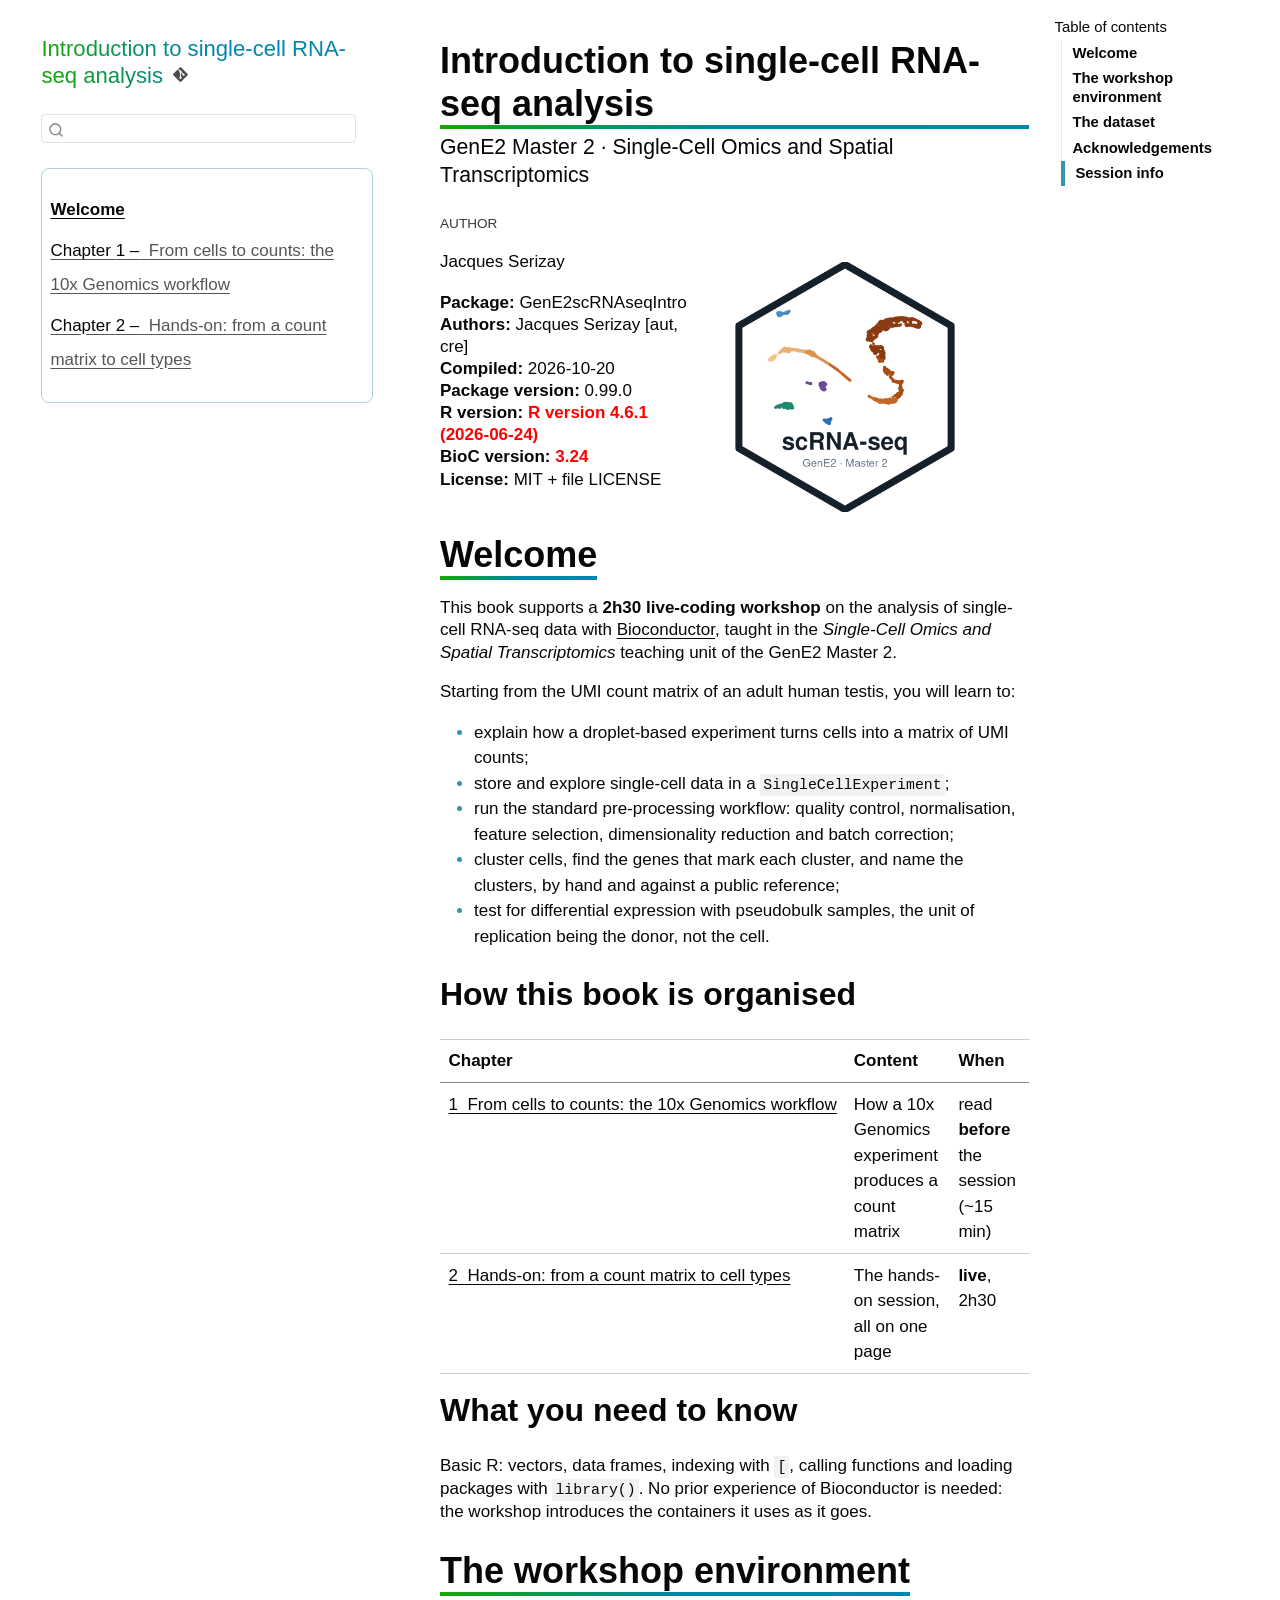
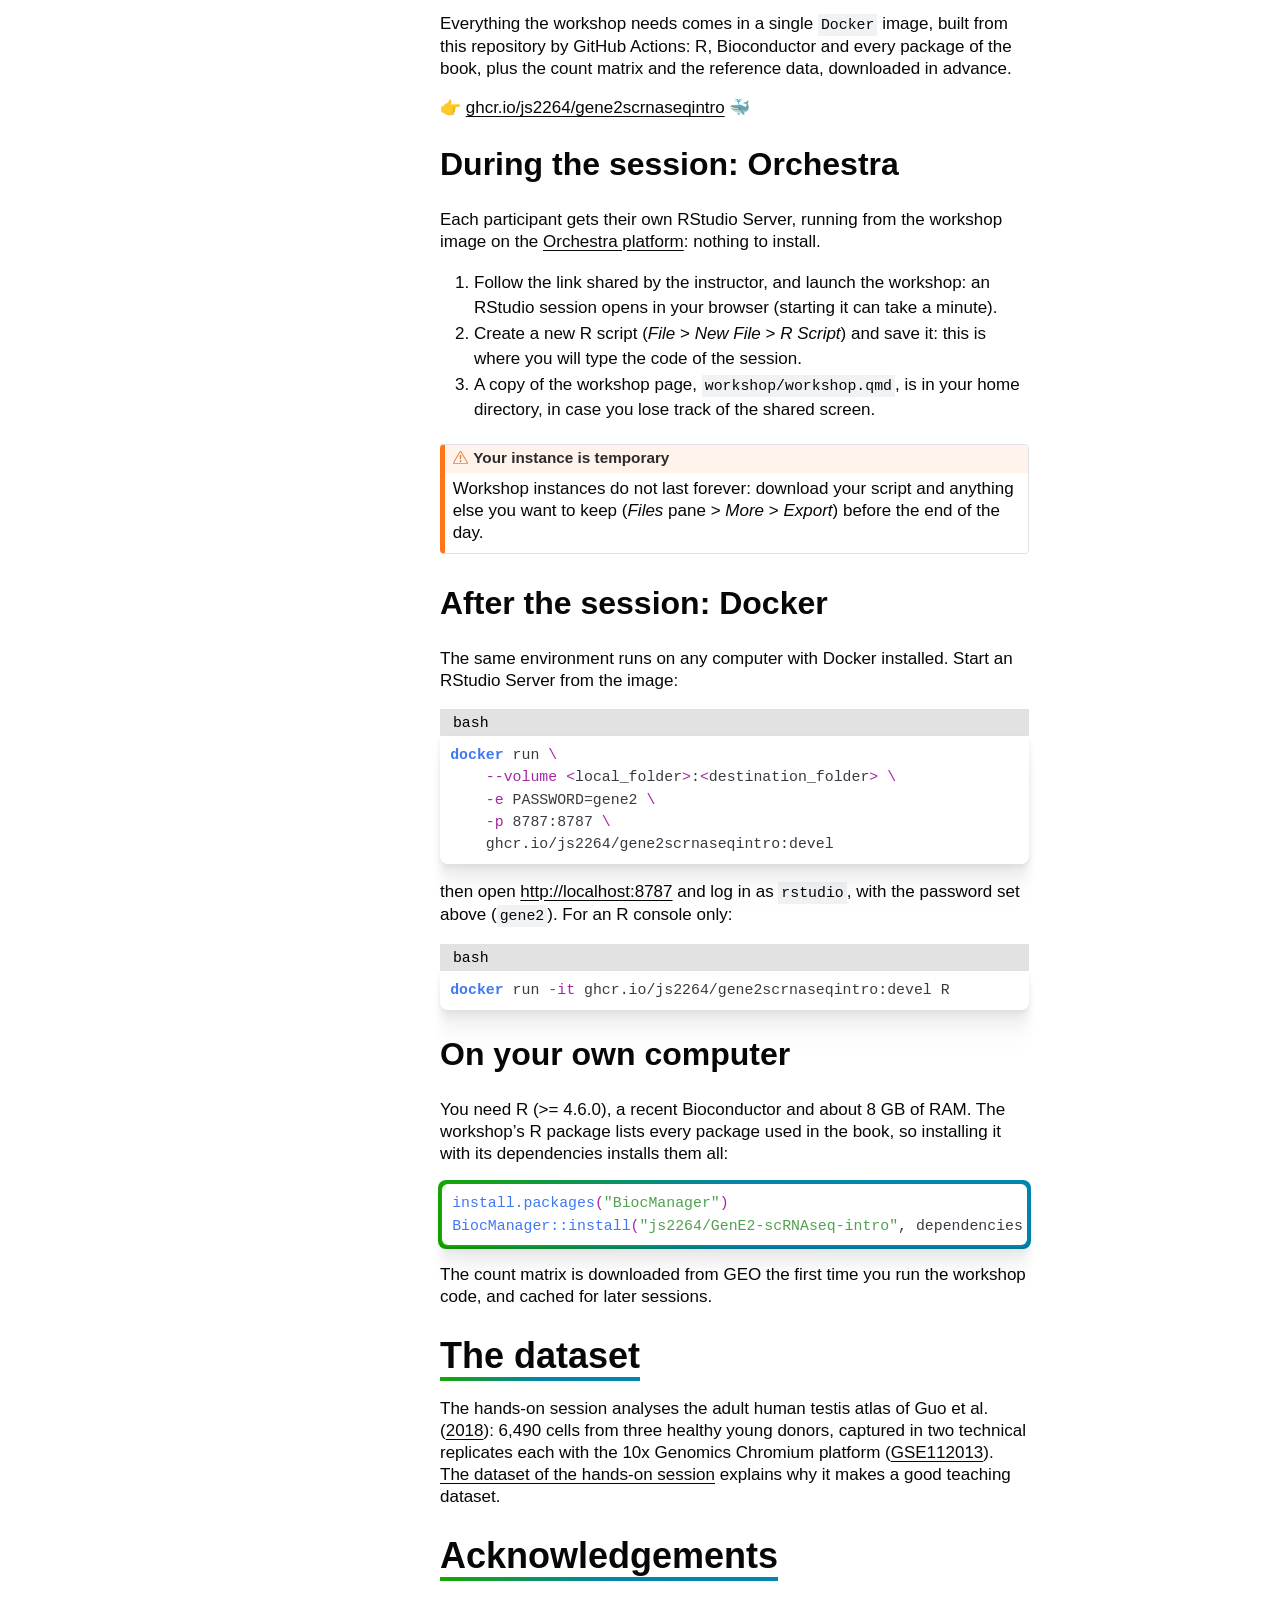
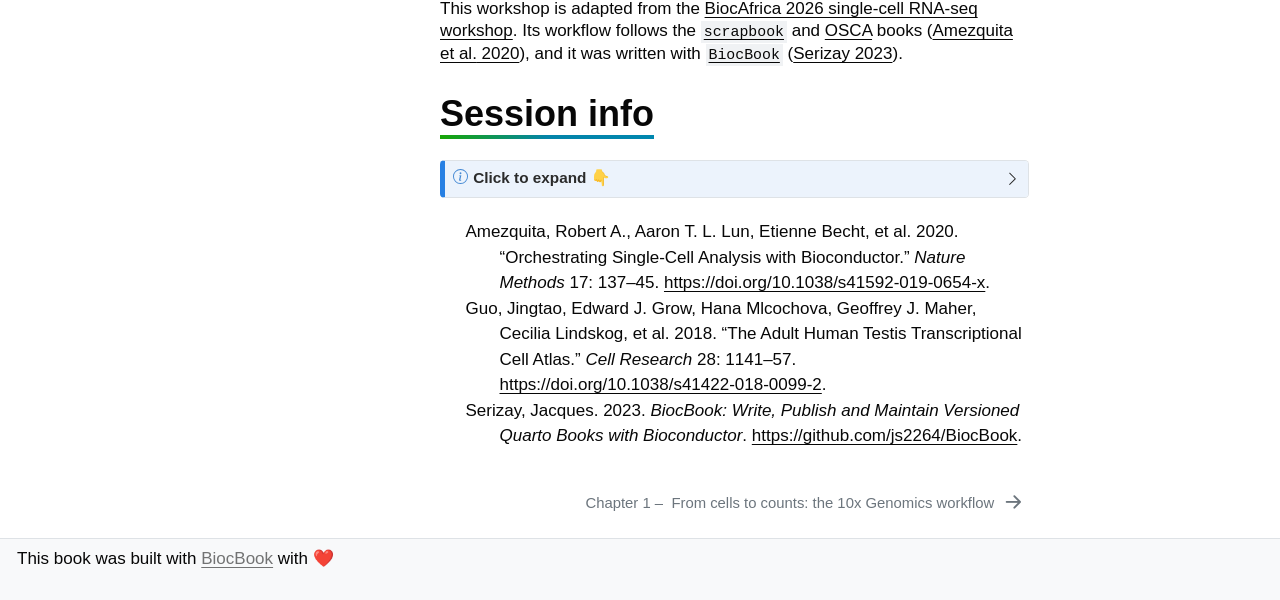
==== docs/devel/index.html @ 2720a8d2 "Deploying to gh-pages from @ js2264/GenE2-scRNAseq-intro@6dc48cb7c447511338b8ce443b79fb1dea23c83f 🚀" ====
<!DOCTYPE html>
<html xmlns="http://www.w3.org/1999/xhtml" lang="en" xml:lang="en"><head>
<meta http-equiv="Content-Type" content="text/html; charset=UTF-8">
<meta charset="utf-8">
<meta name="generator" content="quarto-1.11.5">
<meta name="viewport" content="width=device-width, initial-scale=1.0, user-scalable=yes">
<meta name="author" content="Jacques Serizay">
<title>Introduction to single-cell RNA-seq analysis</title>
<style>
/* Default styles provided by pandoc.
** See https://pandoc.org/MANUAL.html#variables-for-html for config info.
*/
span.smallcaps{font-variant: small-caps;}
div.columns{display: flex; gap: 1.5em;}
div.column{flex: auto;}
@media screen {
div.columns{gap: min(4vw, 1.5em);}
div.column{overflow-x: auto;}
}
div.hanging-indent{margin-left: 1.5em; text-indent: -1.5em;}
ul.task-list{list-style: none;}
ul.task-list li input[type="checkbox"] {
  width: 0.8em;
  margin: 0 0.8em 0.2em -1em; /* quarto-specific, see https://github.com/quarto-dev/quarto-cli/issues/4556 */ 
  vertical-align: middle;
}
/* CSS for syntax highlighting */
html { -webkit-text-size-adjust: 100%; }
pre > code.sourceCode { white-space: pre; position: relative; }
pre > code.sourceCode > span { display: inline-block; line-height: 1.25; }
pre > code.sourceCode > span:empty { height: 1.2em; }
.sourceCode { overflow: visible; }
code.sourceCode > span { color: inherit; text-decoration: inherit; }
div.sourceCode { margin: 1em 0; }
pre.sourceCode { margin: 0; }
@media screen {
div.sourceCode { overflow: auto; }
}
@media print {
pre > code.sourceCode { white-space: pre-wrap; }
pre > code.sourceCode > span { text-indent: -5em; padding-left: 5em; }
}
pre.numberSource code
  { counter-reset: source-line 0; }
pre.numberSource code > span
  { position: relative; left: -4em; counter-increment: source-line; }
pre.numberSource code > span > a:first-child::before
  { content: counter(source-line);
    position: relative; left: -1em; text-align: right; vertical-align: baseline;
    border: none; display: inline-block;
    -webkit-touch-callout: none; -webkit-user-select: none;
    -khtml-user-select: none; -moz-user-select: none;
    -ms-user-select: none; user-select: none;
    padding: 0 4px; width: 4em;
  }
pre.numberSource { margin-left: 3em;  padding-left: 4px; }
div.sourceCode
  {   }
@media screen {
pre > code.sourceCode > span > a:first-child::before { text-decoration: underline; }
}
/* CSS for citations */
div.csl-bib-body { }
div.csl-entry {
  clear: both;
}
.hanging-indent div.csl-entry {
  margin-left:2em;
  text-indent:-2em;
}
div.csl-left-margin {
  min-width:2em;
  float:left;
}
div.csl-right-inline {
  margin-left:2em;
  padding-left:1em;
}
div.csl-indent {
  margin-left: 2em;
}</style>

<script src="site_libs/quarto-nav/quarto-nav.js"></script>
<script src="site_libs/quarto-nav/headroom.min.js"></script>
<script src="site_libs/clipboard/clipboard.min.js"></script>
<script src="site_libs/quarto-search/autocomplete.umd.js"></script>
<script src="site_libs/quarto-search/fuse.min.js"></script>
<script src="site_libs/quarto-search/quarto-search.js"></script>
<meta name="quarto:offset" content="./">
<link href="./pages/from-cells-to-counts.html" rel="next">
<link href="./assets/favicon.png" rel="icon" type="image/png">
<script src="site_libs/quarto-html/quarto.js" type="module"></script>
<script src="site_libs/quarto-html/tabsets/tabsets.js" type="module"></script>
<script src="site_libs/quarto-html/popper.min.js"></script>
<script src="site_libs/quarto-html/tippy.umd.min.js"></script>
<script src="site_libs/quarto-html/anchor.min.js"></script>
<link href="site_libs/quarto-html/tippy.css" rel="stylesheet">
<link href="site_libs/quarto-html/quarto-syntax-highlighting-5f883865545033bfab6feb3d329ab180.css" rel="stylesheet" id="quarto-text-highlighting-styles">
<script src="site_libs/bootstrap/bootstrap.min.js"></script>
<link href="site_libs/bootstrap/bootstrap-icons.css" rel="stylesheet">
<link href="site_libs/bootstrap/bootstrap-389a472ee631af36ae83c0184533fd26.min.css" rel="stylesheet" append-hash="true" id="quarto-bootstrap" data-mode="light"><script id="quarto-search-options" type="application/json">{
  "location": "sidebar",
  "copy-button": false,
  "collapse-after": 3,
  "panel-placement": "start",
  "type": "textbox",
  "limit": 50,
  "keyboard-shortcut": [
    "f",
    "/",
    "s"
  ],
  "show-item-context": false,
  "language": {
    "search-no-results-text": "No results",
    "search-matching-documents-text": "matching documents",
    "search-copy-link-title": "Copy link to search",
    "search-hide-matches-text": "Hide additional matches",
    "search-more-match-text": "more match in this document",
    "search-more-matches-text": "more matches in this document",
    "search-clear-button-title": "Clear",
    "search-text-placeholder": "",
    "search-detached-cancel-button-title": "Cancel",
    "search-submit-button-title": "Submit",
    "search-label": "Search"
  }
}</script>
</head>
<body class="nav-sidebar docked quarto-light"><a id="quarto-skip-link" class="visually-hidden-focusable" href="#quarto-document-content">Skip to main content</a>

<div id="quarto-search-results"></div>
  <header id="quarto-header" class="headroom fixed-top"><nav class="quarto-secondary-nav" aria-label="Toolbar"><div class="container-fluid d-flex">
      <button type="button" class="quarto-btn-toggle btn" data-bs-toggle="collapse" role="button" data-bs-target=".quarto-sidebar-collapse-item" aria-controls="quarto-sidebar" aria-expanded="false" aria-label="Toggle sidebar navigation" onclick="if (window.quartoToggleHeadroom) { window.quartoToggleHeadroom(); }">
        <i class="bi bi-layout-text-sidebar-reverse"></i>
      </button>
        <nav class="quarto-page-breadcrumbs" aria-label="Breadcrumbs"><ol class="breadcrumb"><li class="breadcrumb-item"><a href="./index.html">Welcome</a></li></ol></nav>
        <a class="flex-grow-1" data-bs-toggle="collapse" data-bs-target=".quarto-sidebar-collapse-item" onclick="if (window.quartoToggleHeadroom) { window.quartoToggleHeadroom(); }">      
        </a>
      <button type="button" class="btn quarto-search-button" aria-label="Search" onclick="window.quartoOpenSearch();">
        <i class="bi bi-search"></i>
      </button>
    </div>
  </nav></header><!-- content --><div id="quarto-content" class="quarto-container page-columns page-rows-contents page-layout-article">
<!-- sidebar -->
  <nav id="quarto-sidebar" class="sidebar collapse collapse-horizontal quarto-sidebar-collapse-item sidebar-navigation docked overflow-auto" aria-label="Site"><div class="pt-lg-2 mt-2 text-left sidebar-header">
    <div class="sidebar-title mb-0 py-0">
      <a href="./">Introduction to single-cell RNA-seq analysis</a> 
        <div class="sidebar-tools-main">
    <div class="dropdown">
      <a href="" title="" id="quarto-navigation-tool-dropdown-0" class="quarto-navigation-tool dropdown-toggle px-1" data-bs-toggle="dropdown" aria-expanded="false" role="link" aria-label=""><i class="bi bi-git"></i></a>
      <ul class="dropdown-menu" aria-labelledby="quarto-navigation-tool-dropdown-0">
<li>
            <a class="dropdown-item sidebar-tools-main-item" href="https://github.com/js2264/GenE2-scRNAseq-intro/">
            Source Code
            </a>
          </li>
          <li>
            <a class="dropdown-item sidebar-tools-main-item" href="https://js2264.github.io/GenE2-scRNAseq-intro/devel/">
            Browse version `devel`
            </a>
          </li>
      </ul>
</div>
</div>
    </div>
      </div>
        <div class="mt-2 flex-shrink-0 align-items-center">
        <div class="sidebar-search">
        <div id="quarto-search" class="" title="Search"></div>
        </div>
        </div>
    <div class="sidebar-menu-container"> 
    <ul class="list-unstyled mt-1">
<li class="sidebar-item">
  <div class="sidebar-item-container"> 
  <a href="./index.html" class="sidebar-item-text sidebar-link active">
 <span class="menu-text">Welcome</span></a>
  </div>
</li>
        <li class="sidebar-item">
  <div class="sidebar-item-container"> 
  <a href="./pages/from-cells-to-counts.html" class="sidebar-item-text sidebar-link">
 <span class="menu-text"><span class="chapter-number">1</span>&nbsp; <span class="chapter-title">From cells to counts: the 10x Genomics workflow</span></span></a>
  </div>
</li>
        <li class="sidebar-item">
  <div class="sidebar-item-container"> 
  <a href="./pages/workshop.html" class="sidebar-item-text sidebar-link">
 <span class="menu-text"><span class="chapter-number">2</span>&nbsp; <span class="chapter-title">Hands-on: from a count matrix to cell types</span></span></a>
  </div>
</li>
    </ul>
</div>
</nav><div id="quarto-sidebar-glass" class="quarto-sidebar-collapse-item" data-bs-toggle="collapse" data-bs-target=".quarto-sidebar-collapse-item"></div>
<!-- margin-sidebar -->
    <div id="quarto-margin-sidebar" class="sidebar margin-sidebar">
        <nav id="TOC" role="doc-toc" aria-labelledby="toc-title" class="toc-active"><h2 id="toc-title">Table of contents</h2>
   
  <ul>
<li>
<a href="#welcome" id="toc-welcome" class="nav-link active" data-scroll-target="#welcome">Welcome</a>
  <ul class="collapse">
<li><a href="#how-this-book-is-organised" id="toc-how-this-book-is-organised" class="nav-link" data-scroll-target="#how-this-book-is-organised">How this book is organised</a></li>
  <li><a href="#what-you-need-to-know" id="toc-what-you-need-to-know" class="nav-link" data-scroll-target="#what-you-need-to-know">What you need to know</a></li>
  </ul>
</li>
  <li>
<a href="#the-workshop-environment" id="toc-the-workshop-environment" class="nav-link" data-scroll-target="#the-workshop-environment">The workshop environment</a>
  <ul class="collapse">
<li><a href="#during-the-session-orchestra" id="toc-during-the-session-orchestra" class="nav-link" data-scroll-target="#during-the-session-orchestra">During the session: Orchestra</a></li>
  <li><a href="#after-the-session-docker" id="toc-after-the-session-docker" class="nav-link" data-scroll-target="#after-the-session-docker">After the session: Docker</a></li>
  <li><a href="#on-your-own-computer" id="toc-on-your-own-computer" class="nav-link" data-scroll-target="#on-your-own-computer">On your own computer</a></li>
  </ul>
</li>
  <li><a href="#the-dataset" id="toc-the-dataset" class="nav-link" data-scroll-target="#the-dataset">The dataset</a></li>
  <li><a href="#acknowledgements" id="toc-acknowledgements" class="nav-link" data-scroll-target="#acknowledgements">Acknowledgements</a></li>
  <li><a href="#session-info" id="toc-session-info" class="nav-link" data-scroll-target="#session-info">Session info</a></li>
  </ul></nav>
    </div>
<!-- main -->
<main class="content" id="quarto-document-content" tabindex="-1"><header id="title-block-header" class="quarto-title-block default"><div class="quarto-title">
<h1 class="title">Introduction to single-cell RNA-seq analysis</h1>
<p class="subtitle lead">GenE2 Master 2 · Single-Cell Omics and Spatial Transcriptomics</p>
</div>



<div class="quarto-title-meta">

    <div>
    <div class="quarto-title-meta-heading">Author</div>
    <div class="quarto-title-meta-contents">
             <p>Jacques Serizay </p>
          </div>
  </div>
    
  
    
  </div>
  


</header><p><img src="assets/cover.png" title="Introduction to single-cell RNA-seq analysis" class="quarto-cover-image nolightbox img-fluid"></p>
<p><strong>Package:</strong> GenE2scRNAseqIntro<br><strong>Authors:</strong> Jacques Serizay [aut, cre]<br><strong>Compiled:</strong> 2026-10-20<br><strong>Package version:</strong> 0.99.0<br><strong>R version:</strong> <b style="color:red;">R version 4.6.1 (2026-06-24)</b><br><strong>BioC version:</strong> <b style="color:red;">3.24</b><br><strong>License:</strong> MIT + file LICENSE<br></p>
<section id="welcome" class="level1 unnumbered"><h1 class="unnumbered">Welcome</h1>
<p>This book supports a <strong>2h30 live-coding workshop</strong> on the analysis of single-cell RNA-seq data with <a href="https://bioconductor.org">Bioconductor</a>, taught in the <em>Single-Cell Omics and Spatial Transcriptomics</em> teaching unit of the GenE2 Master 2.</p>
<p>Starting from the UMI count matrix of an adult human testis, you will learn to:</p>
<ul>
<li>explain how a droplet-based experiment turns cells into a matrix of UMI counts;</li>
<li>store and explore single-cell data in a <code>SingleCellExperiment</code>;</li>
<li>run the standard pre-processing workflow: quality control, normalisation, feature selection, dimensionality reduction and batch correction;</li>
<li>cluster cells, find the genes that mark each cluster, and name the clusters, by hand and against a public reference;</li>
<li>test for differential expression with pseudobulk samples, the unit of replication being the donor, not the cell.</li>
</ul>
<section id="how-this-book-is-organised" class="level2 unnumbered"><h2 class="unnumbered anchored" data-anchor-id="how-this-book-is-organised">How this book is organised</h2>
<table class="caption-top table">
<colgroup>
<col style="width: 33%">
<col style="width: 33%">
<col style="width: 33%">
</colgroup>
<thead><tr class="header">
<th>Chapter</th>
<th>Content</th>
<th>When</th>
</tr></thead>
<tbody>
<tr class="odd">
<td><a href="pages/from-cells-to-counts.html" class="quarto-xref"><span>1&nbsp; From cells to counts: the 10x Genomics workflow</span></a></td>
<td>How a 10x Genomics experiment produces a count matrix</td>
<td>read <strong>before</strong> the session (~15 min)</td>
</tr>
<tr class="even">
<td><a href="pages/workshop.html" class="quarto-xref"><span>2&nbsp; Hands-on: from a count matrix to cell types</span></a></td>
<td>The hands-on session, all on one page</td>
<td>
<strong>live</strong>, 2h30</td>
</tr>
</tbody>
</table></section><section id="what-you-need-to-know" class="level2 unnumbered"><h2 class="unnumbered anchored" data-anchor-id="what-you-need-to-know">What you need to know</h2>
<p>Basic R: vectors, data frames, indexing with <code>[</code>, calling functions and loading packages with <code><a href="https://rdrr.io/r/base/library.html">library()</a></code>. No prior experience of Bioconductor is needed: the workshop introduces the containers it uses as it goes.</p>
</section></section><section id="the-workshop-environment" class="level1 unnumbered"><h1 class="unnumbered">The workshop environment</h1>
<p>Everything the workshop needs comes in a single <code>Docker</code> image, built from this repository by GitHub Actions: R, Bioconductor and every package of the book, plus the count matrix and the reference data, downloaded in advance.</p>
<p>👉 <a href="https://github.com/js2264/GenE2-scRNAseq-intro/pkgs/container/gene2scrnaseqintro">ghcr.io/js2264/gene2scrnaseqintro</a> 🐳</p>
<section id="during-the-session-orchestra" class="level2 unnumbered"><h2 class="unnumbered anchored" data-anchor-id="during-the-session-orchestra">During the session: Orchestra</h2>
<p>Each participant gets their own RStudio Server, running from the workshop image on the <a href="https://orchestraplatform.org">Orchestra platform</a>: nothing to install.</p>
<ol type="1">
<li>Follow the link shared by the instructor, and launch the workshop: an RStudio session opens in your browser (starting it can take a minute).</li>
<li>Create a new R script (<em>File</em> &gt; <em>New File</em> &gt; <em>R Script</em>) and save it: this is where you will type the code of the session.</li>
<li>A copy of the workshop page, <code>workshop/workshop.qmd</code>, is in your home directory, in case you lose track of the shared screen.</li>
</ol>
<div class="callout callout-style-default callout-warning callout-titled">
<div class="callout-header d-flex align-content-center">
<div class="callout-icon-container">
<i class="callout-icon"></i>
</div>
<div class="callout-title-container flex-fill">
<span class="screen-reader-only">Warning</span>Your instance is temporary
</div>
</div>
<div class="callout-body-container callout-body">
<p>Workshop instances do not last forever: download your script and anything else you want to keep (<em>Files</em> pane &gt; <em>More</em> &gt; <em>Export</em>) before the end of the day.</p>
</div>
</div>
</section><section id="after-the-session-docker" class="level2 unnumbered"><h2 class="unnumbered anchored" data-anchor-id="after-the-session-docker">After the session: Docker</h2>
<p>The same environment runs on any computer with Docker installed. Start an RStudio Server from the image:</p>
<div class="cell" data-layout-align="center">
<div class="code-with-filename">
<div class="code-with-filename-file">
<pre><strong>bash</strong></pre>
</div>
<div class="code-copy-outer-scaffold"><div class="sourceCode cell-code" id="cb1"><pre class="sourceCode sh code-with-copy"><code class="sourceCode bash"><span id="cb1-1"><a href="#cb1-1" aria-hidden="true" tabindex="-1"></a><span class="ex">docker</span> run <span class="dt">\</span></span>
<span id="cb1-2"><a href="#cb1-2" aria-hidden="true" tabindex="-1"></a>    <span class="at">--volume</span> <span class="op">&lt;</span>local_folder<span class="op">&gt;</span>:<span class="op">&lt;</span>destination_folder<span class="op">&gt;</span> <span class="dt">\</span></span>
<span id="cb1-3"><a href="#cb1-3" aria-hidden="true" tabindex="-1"></a>    <span class="at">-e</span> PASSWORD=gene2 <span class="dt">\</span></span>
<span id="cb1-4"><a href="#cb1-4" aria-hidden="true" tabindex="-1"></a>    <span class="at">-p</span> 8787:8787 <span class="dt">\</span></span>
<span id="cb1-5"><a href="#cb1-5" aria-hidden="true" tabindex="-1"></a>    ghcr.io/js2264/gene2scrnaseqintro:devel</span></code></pre></div><button title="Copy to Clipboard" class="code-copy-button"><i class="bi"></i></button></div>
</div>
</div>
<p>then open <a href="http://localhost:8787">http://localhost:8787</a> and log in as <code>rstudio</code>, with the password set above (<code>gene2</code>). For an R console only:</p>
<div class="cell" data-layout-align="center">
<div class="code-with-filename">
<div class="code-with-filename-file">
<pre><strong>bash</strong></pre>
</div>
<div class="code-copy-outer-scaffold"><div class="sourceCode cell-code" id="cb2"><pre class="sourceCode sh code-with-copy"><code class="sourceCode bash"><span id="cb2-1"><a href="#cb2-1" aria-hidden="true" tabindex="-1"></a><span class="ex">docker</span> run <span class="at">-it</span> ghcr.io/js2264/gene2scrnaseqintro:devel R</span></code></pre></div><button title="Copy to Clipboard" class="code-copy-button"><i class="bi"></i></button></div>
</div>
</div>
</section><section id="on-your-own-computer" class="level2 unnumbered"><h2 class="unnumbered anchored" data-anchor-id="on-your-own-computer">On your own computer</h2>
<p>You need R (&gt;= 4.6.0), a recent Bioconductor and about 8 GB of RAM. The workshop’s R package lists every package used in the book, so installing it with its dependencies installs them all:</p>
<div class="cell" data-layout-align="center">
<div class="code-copy-outer-scaffold"><div class="sourceCode" id="cb3"><pre class="downlit sourceCode r code-with-copy"><code class="sourceCode R"><span><span class="fu"><a href="https://rdrr.io/r/utils/install.packages.html">install.packages</a></span><span class="op">(</span><span class="st">"BiocManager"</span><span class="op">)</span></span>
<span><span class="fu">BiocManager</span><span class="fu">::</span><span class="fu"><a href="https://bioconductor.github.io/BiocManager/reference/install.html">install</a></span><span class="op">(</span><span class="st">"js2264/GenE2-scRNAseq-intro"</span>, dependencies <span class="op">=</span> <span class="cn">TRUE</span><span class="op">)</span></span></code></pre></div><button title="Copy to Clipboard" class="code-copy-button"><i class="bi"></i></button></div>
</div>
<p>The count matrix is downloaded from GEO the first time you run the workshop code, and cached for later sessions.</p>
</section></section><section id="the-dataset" class="level1 unnumbered"><h1 class="unnumbered">The dataset</h1>
<p>The hands-on session analyses the adult human testis atlas of <span class="citation" data-cites="guo2018"><span class="nocase">Guo et al.</span> (<a href="#ref-guo2018" role="doc-biblioref">2018</a>)</span>: 6,490 cells from three healthy young donors, captured in two technical replicates each with the 10x Genomics Chromium platform (<a href="https://www.ncbi.nlm.nih.gov/geo/query/acc.cgi?acc=GSE112013">GSE112013</a>). <a href="pages/from-cells-to-counts.html#sec-dataset" class="quarto-xref"><span>The dataset of the hands-on session</span></a> explains why it makes a good teaching dataset.</p>
</section><section id="acknowledgements" class="level1 unnumbered"><h1 class="unnumbered">Acknowledgements</h1>
<p>This workshop is adapted from the <a href="https://js2264.github.io/BiocAfrica_scRNAseq2026/">BiocAfrica 2026 single-cell RNA-seq workshop</a>. Its workflow follows the <a href="https://bioconductor.org/books/release/scrapbook/"><code>scrapbook</code></a> and <a href="https://bioconductor.org/books/release/OSCA/">OSCA</a> books <span class="citation" data-cites="amezquita2020">(<a href="#ref-amezquita2020" role="doc-biblioref"><span class="nocase">Amezquita et al.</span> 2020</a>)</span>, and it was written with <a href="https://github.com/js2264/BiocBook"><code>BiocBook</code></a> <span class="citation" data-cites="serizay2023">(<a href="#ref-serizay2023" role="doc-biblioref">Serizay 2023</a>)</span>.</p>
</section><section id="session-info" class="level1 unnumbered"><h1 class="unnumbered">Session info</h1>
<div class="callout callout-style-default callout-note callout-titled">
<div class="callout-header d-flex align-content-center collapsed" data-bs-toggle="collapse" data-bs-target=".callout-2-contents" aria-controls="callout-2" aria-expanded="false" aria-label="Toggle callout">
<div class="callout-icon-container">
<i class="callout-icon"></i>
</div>
<div class="callout-title-container flex-fill">
<span class="screen-reader-only">Note</span>Click to expand 👇
</div>
<div class="callout-btn-toggle d-inline-block border-0 py-1 ps-1 pe-0 float-end"><i class="callout-toggle"></i></div>
</div>
<div id="callout-2" class="callout-2-contents callout-collapse collapse">
<div class="callout-body-container callout-body">
<div class="cell" data-layout-align="center">
<div class="code-copy-outer-scaffold"><div class="sourceCode" id="cb4"><pre class="downlit sourceCode r code-with-copy"><code class="sourceCode R"><span><span class="fu">sessioninfo</span><span class="fu">::</span><span class="fu"><a href="https://sessioninfo.r-lib.org/reference/session_info.html">session_info</a></span><span class="op">(</span></span>
<span>    <span class="fu"><a href="https://rdrr.io/r/utils/installed.packages.html">installed.packages</a></span><span class="op">(</span><span class="op">)</span><span class="op">[</span>,<span class="st">"Package"</span><span class="op">]</span>,</span>
<span>    include_base <span class="op">=</span> <span class="cn">TRUE</span></span>
<span><span class="op">)</span></span>
<span><span class="co">##  ─ Session info ────────────────────────────────────────────────────────────</span></span>
<span><span class="co">##   setting  value</span></span>
<span><span class="co">##   version  R version 4.6.1 (2026-06-24)</span></span>
<span><span class="co">##   os       Ubuntu 24.04.5 LTS</span></span>
<span><span class="co">##   system   x86_64, linux-gnu</span></span>
<span><span class="co">##   ui       X11</span></span>
<span><span class="co">##   language (EN)</span></span>
<span><span class="co">##   collate  C</span></span>
<span><span class="co">##   ctype    en_US.UTF-8</span></span>
<span><span class="co">##   tz       Etc/UTC</span></span>
<span><span class="co">##   date     2026-10-20</span></span>
<span><span class="co">##   pandoc   3.12.1 @ /usr/bin/ (via rmarkdown)</span></span>
<span><span class="co">##   quarto   1.11.5 @ /usr/local/bin/quarto</span></span>
<span><span class="co">##  </span></span>
<span><span class="co">##  ─ Packages ────────────────────────────────────────────────────────────────</span></span>
<span><span class="co">##   package              * version   date (UTC) lib source</span></span>
<span><span class="co">##   abind                  1.4-8     2024-09-12 [2] RSPM (R 4.6.0)</span></span>
<span><span class="co">##   alabaster.base         1.13.4    2026-09-06 [2] Bioconductor 3.24 (R 4.6.1)</span></span>
<span><span class="co">##   alabaster.matrix       1.13.4    2026-09-23 [2] Bioconductor 3.24 (R 4.6.1)</span></span>
<span><span class="co">##   alabaster.ranges       1.13.1    2026-09-06 [2] Bioconductor 3.24 (R 4.6.1)</span></span>
<span><span class="co">##   alabaster.schemas      1.13.0    2026-04-28 [2] Bioconductor 3.24 (R 4.6.1)</span></span>
<span><span class="co">##   alabaster.se           1.13.1    2026-09-06 [2] Bioconductor 3.24 (R 4.6.1)</span></span>
<span><span class="co">##   AnnotationDbi          1.75.2    2026-07-21 [2] Bioconductor 3.24 (R 4.6.1)</span></span>
<span><span class="co">##   AnnotationHub          4.3.2     2026-06-30 [2] Bioconductor 3.24 (R 4.6.1)</span></span>
<span><span class="co">##   askpass                1.2.1     2024-10-04 [2] RSPM (R 4.6.0)</span></span>
<span><span class="co">##   assorthead             1.7.11    2026-10-08 [2] Bioconductor 3.24 (R 4.6.1)</span></span>
<span><span class="co">##   base                 * 4.6.1     2026-10-15 [3] local</span></span>
<span><span class="co">##   base64enc              0.1-6     2026-02-02 [2] RSPM (R 4.6.0)</span></span>
<span><span class="co">##   beachmat               2.29.3    2026-09-23 [2] Bioconductor 3.24 (R 4.6.1)</span></span>
<span><span class="co">##   beeswarm               0.4.0     2021-06-01 [2] RSPM (R 4.6.0)</span></span>
<span><span class="co">##   BH                     1.90.0-1  2025-12-14 [2] RSPM (R 4.6.0)</span></span>
<span><span class="co">##   Biobase                2.73.2    2026-07-29 [2] Bioconductor 3.24 (R 4.6.1)</span></span>
<span><span class="co">##   BiocBaseUtils          1.15.1    2026-05-10 [2] Bioconductor 3.24 (R 4.6.1)</span></span>
<span><span class="co">##   BiocBook               1.11.4    2026-10-05 [2] Bioconductor 3.24 (R 4.6.1)</span></span>
<span><span class="co">##   BiocFileCache          3.3.0     2026-04-28 [2] Bioconductor 3.24 (R 4.6.1)</span></span>
<span><span class="co">##   BiocGenerics           0.59.12   2026-08-11 [2] Bioconductor 3.24 (R 4.6.1)</span></span>
<span><span class="co">##   biocmake               1.5.1     2026-08-21 [2] Bioconductor 3.24 (R 4.6.1)</span></span>
<span><span class="co">##   BiocManager            1.30.27   2025-11-14 [2] CRAN (R 4.6.1)</span></span>
<span><span class="co">##   BiocNeighbors          2.7.3     2026-08-21 [2] Bioconductor 3.24 (R 4.6.1)</span></span>
<span><span class="co">##   BiocParallel           1.47.0    2026-04-28 [2] Bioconductor 3.24 (R 4.6.1)</span></span>
<span><span class="co">##   BiocSingular           1.29.2    2026-10-08 [2] Bioconductor 3.24 (R 4.6.1)</span></span>
<span><span class="co">##   BiocStyle              2.41.0    2026-04-28 [2] Bioconductor 3.24 (R 4.6.1)</span></span>
<span><span class="co">##   BiocVersion            3.24.0    2026-04-28 [2] Bioconductor 3.24 (R 4.6.1)</span></span>
<span><span class="co">##   Biostrings             2.81.9    2026-09-06 [2] Bioconductor 3.24 (R 4.6.1)</span></span>
<span><span class="co">##   bit                    4.6.0     2025-03-06 [2] RSPM (R 4.6.0)</span></span>
<span><span class="co">##   bit64                  4.8.6     2026-09-01 [2] RSPM (R 4.6.0)</span></span>
<span><span class="co">##   blob                   1.3.0     2026-01-14 [2] RSPM (R 4.6.0)</span></span>
<span><span class="co">##   bookdown               0.48      2026-08-28 [2] RSPM (R 4.6.0)</span></span>
<span><span class="co">##   boot                   1.3-32    2025-08-29 [3] CRAN (R 4.6.1)</span></span>
<span><span class="co">##   brew                   1.0-10    2023-12-16 [2] RSPM (R 4.6.0)</span></span>
<span><span class="co">##   brio                   1.1.5     2024-04-24 [2] RSPM (R 4.6.0)</span></span>
<span><span class="co">##   bslib                  0.12.0    2026-08-04 [2] RSPM (R 4.6.0)</span></span>
<span><span class="co">##   cachem                 1.1.0     2024-05-16 [2] RSPM (R 4.6.0)</span></span>
<span><span class="co">##   callr                  3.8.0     2026-06-05 [2] RSPM (R 4.6.0)</span></span>
<span><span class="co">##   celldex                1.23.0    2026-04-30 [2] Bioconductor 3.24 (R 4.6.1)</span></span>
<span><span class="co">##   class                  7.3-24    2026-08-03 [2] RSPM (R 4.6.0)</span></span>
<span><span class="co">##   cli                    3.6.6     2026-04-09 [2] RSPM (R 4.6.0)</span></span>
<span><span class="co">##   clipr                  0.8.1     2026-05-25 [2] RSPM (R 4.6.0)</span></span>
<span><span class="co">##   cluster                2.1.8.3   2026-07-30 [2] RSPM (R 4.6.0)</span></span>
<span><span class="co">##   codetools              0.2-20    2024-03-31 [3] CRAN (R 4.6.1)</span></span>
<span><span class="co">##   commonmark             2.0.0     2025-07-07 [2] RSPM (R 4.6.0)</span></span>
<span><span class="co">##   compiler               4.6.1     2026-10-15 [3] local</span></span>
<span><span class="co">##   cpp11                  0.5.5     2026-05-06 [2] RSPM (R 4.6.0)</span></span>
<span><span class="co">##   crayon                 1.5.3     2024-06-20 [2] RSPM (R 4.6.0)</span></span>
<span><span class="co">##   credentials            2.0.3     2025-09-12 [2] RSPM (R 4.6.0)</span></span>
<span><span class="co">##   curl                   8.1.0     2026-10-14 [2] RSPM (R 4.6.0)</span></span>
<span><span class="co">##   datasets             * 4.6.1     2026-10-15 [3] local</span></span>
<span><span class="co">##   DBI                    1.3.0     2026-02-25 [2] RSPM (R 4.6.0)</span></span>
<span><span class="co">##   dbplyr                 2.6.0     2026-06-17 [2] RSPM (R 4.6.0)</span></span>
<span><span class="co">##   DelayedArray           0.39.8    2026-09-30 [2] Bioconductor 3.24 (R 4.6.1)</span></span>
<span><span class="co">##   DelayedMatrixStats     1.35.0    2026-04-28 [2] Bioconductor 3.24 (R 4.6.1)</span></span>
<span><span class="co">##   desc                   1.4.3     2023-12-10 [2] RSPM (R 4.6.0)</span></span>
<span><span class="co">##   DESeq2                 1.53.6    2026-10-02 [2] Bioconductor 3.24 (R 4.6.1)</span></span>
<span><span class="co">##   devtools               2.5.2     2026-04-30 [2] RSPM (R 4.6.0)</span></span>
<span><span class="co">##   diffobj                0.3.9     2026-09-11 [2] RSPM (R 4.6.0)</span></span>
<span><span class="co">##   digest                 0.6.39    2025-11-19 [2] RSPM (R 4.6.0)</span></span>
<span><span class="co">##   dir.expiry             1.21.0    2026-04-28 [2] Bioconductor 3.24 (R 4.6.1)</span></span>
<span><span class="co">##   docopt                 0.7.2     2025-03-25 [2] RSPM (R 4.6.1)</span></span>
<span><span class="co">##   downlit                0.4.5     2025-11-14 [2] RSPM (R 4.6.0)</span></span>
<span><span class="co">##   dplyr                  1.2.1     2026-04-03 [2] RSPM (R 4.6.0)</span></span>
<span><span class="co">##   dqrng                  0.4.1     2024-05-28 [2] RSPM (R 4.6.0)</span></span>
<span><span class="co">##   ellipsis               0.3.3     2026-04-04 [2] RSPM (R 4.6.0)</span></span>
<span><span class="co">##   evaluate               1.0.5     2025-08-27 [2] RSPM (R 4.6.0)</span></span>
<span><span class="co">##   ExperimentHub          3.3.2     2026-08-12 [2] Bioconductor 3.24 (R 4.6.1)</span></span>
<span><span class="co">##   fansi                  1.0.7     2025-11-19 [2] RSPM (R 4.6.0)</span></span>
<span><span class="co">##   farver                 2.1.2     2024-05-13 [2] RSPM (R 4.6.0)</span></span>
<span><span class="co">##   fastmap                1.2.0     2024-05-15 [2] RSPM (R 4.6.0)</span></span>
<span><span class="co">##   filelock               1.0.3     2023-12-11 [2] RSPM (R 4.6.0)</span></span>
<span><span class="co">##   FNN                    1.1.4.1   2024-09-22 [2] RSPM (R 4.6.0)</span></span>
<span><span class="co">##   fontawesome            0.5.3     2024-11-16 [2] RSPM (R 4.6.0)</span></span>
<span><span class="co">##   foreign                0.8-91    2026-01-29 [3] CRAN (R 4.6.1)</span></span>
<span><span class="co">##   formatR                1.14      2023-01-17 [2] RSPM (R 4.6.0)</span></span>
<span><span class="co">##   fs                     2.1.0     2026-04-18 [2] RSPM (R 4.6.0)</span></span>
<span><span class="co">##   futile.logger          1.4.9     2025-12-29 [2] RSPM (R 4.6.0)</span></span>
<span><span class="co">##   futile.options         1.0.1     2018-04-20 [2] RSPM (R 4.6.0)</span></span>
<span><span class="co">##   GenE2scRNAseqIntro     0.99.0    2026-10-20 [1] local</span></span>
<span><span class="co">##   generics               0.1.4     2025-05-09 [2] RSPM (R 4.6.0)</span></span>
<span><span class="co">##   GenomicRanges          1.65.4    2026-09-02 [2] Bioconductor 3.24 (R 4.6.1)</span></span>
<span><span class="co">##   gert                   2.5.0     2026-10-14 [2] RSPM (R 4.6.0)</span></span>
<span><span class="co">##   ggbeeswarm             0.7.3     2025-11-29 [2] RSPM (R 4.6.0)</span></span>
<span><span class="co">##   ggplot2                4.0.3     2026-04-22 [2] RSPM (R 4.6.0)</span></span>
<span><span class="co">##   ggrepel                0.9.8     2026-03-17 [2] RSPM (R 4.6.0)</span></span>
<span><span class="co">##   gh                     1.6.1     2026-07-20 [2] RSPM (R 4.6.0)</span></span>
<span><span class="co">##   gitcreds               0.1.2     2022-09-08 [2] RSPM (R 4.6.0)</span></span>
<span><span class="co">##   glue                   1.8.1     2026-04-17 [2] RSPM (R 4.6.0)</span></span>
<span><span class="co">##   graphics             * 4.6.1     2026-10-15 [3] local</span></span>
<span><span class="co">##   grDevices            * 4.6.1     2026-10-15 [3] local</span></span>
<span><span class="co">##   grid                   4.6.1     2026-10-15 [3] local</span></span>
<span><span class="co">##   gridExtra              2.3.1     2026-06-25 [2] RSPM (R 4.6.0)</span></span>
<span><span class="co">##   gtable                 0.3.6     2024-10-25 [2] RSPM (R 4.6.0)</span></span>
<span><span class="co">##   gypsum                 1.9.0     2026-04-28 [2] Bioconductor 3.24 (R 4.6.1)</span></span>
<span><span class="co">##   h5mread                1.5.3     2026-09-02 [2] Bioconductor 3.24 (R 4.6.1)</span></span>
<span><span class="co">##   HDF5Array              1.41.3    2026-08-21 [2] Bioconductor 3.24 (R 4.6.1)</span></span>
<span><span class="co">##   here                   1.0.2     2025-09-15 [2] RSPM (R 4.6.0)</span></span>
<span><span class="co">##   highr                  0.12      2026-03-06 [2] RSPM (R 4.6.0)</span></span>
<span><span class="co">##   htmltools              0.5.9     2025-12-04 [2] RSPM (R 4.6.0)</span></span>
<span><span class="co">##   htmlwidgets            1.6.4     2023-12-06 [2] RSPM (R 4.6.0)</span></span>
<span><span class="co">##   httpuv                 1.6.17    2026-03-18 [2] RSPM (R 4.6.0)</span></span>
<span><span class="co">##   httr                   1.4.9     2026-09-01 [2] RSPM (R 4.6.0)</span></span>
<span><span class="co">##   httr2                  1.3.0     2026-07-13 [2] RSPM (R 4.6.0)</span></span>
<span><span class="co">##   ini                    0.3.1     2018-05-20 [2] RSPM (R 4.6.0)</span></span>
<span><span class="co">##   IRanges                2.47.5    2026-08-27 [2] Bioconductor 3.24 (R 4.6.1)</span></span>
<span><span class="co">##   irlba                  2.4.1     2026-10-05 [2] RSPM (R 4.6.0)</span></span>
<span><span class="co">##   isoband                0.3.0     2025-12-07 [2] RSPM (R 4.6.0)</span></span>
<span><span class="co">##   jquerylib              0.1.4     2021-04-26 [2] RSPM (R 4.6.0)</span></span>
<span><span class="co">##   jsonlite               2.0.0     2025-03-27 [2] RSPM (R 4.6.0)</span></span>
<span><span class="co">##   jsonvalidate           1.5.0     2025-02-07 [2] RSPM (R 4.6.0)</span></span>
<span><span class="co">##   KEGGREST               1.53.6    2026-07-23 [2] Bioconductor 3.24 (R 4.6.1)</span></span>
<span><span class="co">##   KernSmooth             2.23-27   2026-08-12 [2] RSPM (R 4.6.0)</span></span>
<span><span class="co">##   knitr                  1.52      2026-09-06 [2] RSPM (R 4.6.0)</span></span>
<span><span class="co">##   labeling               0.4.3     2023-08-29 [2] RSPM (R 4.6.0)</span></span>
<span><span class="co">##   lambda.r               1.2.6     2026-10-13 [2] RSPM (R 4.6.0)</span></span>
<span><span class="co">##   later                  1.4.8     2026-03-05 [2] RSPM (R 4.6.0)</span></span>
<span><span class="co">##   lattice                0.23-1    2026-08-12 [2] RSPM (R 4.6.0)</span></span>
<span><span class="co">##   lifecycle              1.0.5     2026-01-08 [2] RSPM (R 4.6.0)</span></span>
<span><span class="co">##   littler                0.3.23    2026-04-12 [2] RSPM (R 4.6.1)</span></span>
<span><span class="co">##   locfit                 1.5-9.12  2025-03-05 [2] RSPM (R 4.6.0)</span></span>
<span><span class="co">##   magrittr               2.0.5     2026-04-04 [2] RSPM (R 4.6.0)</span></span>
<span><span class="co">##   MASS                   7.3-66    2026-07-15 [2] RSPM (R 4.6.0)</span></span>
<span><span class="co">##   Matrix                 1.7-6     2026-07-25 [2] RSPM (R 4.6.0)</span></span>
<span><span class="co">##   MatrixGenerics         1.25.0    2026-04-28 [2] Bioconductor 3.24 (R 4.6.1)</span></span>
<span><span class="co">##   matrixStats            1.5.0     2025-01-07 [2] RSPM (R 4.6.0)</span></span>
<span><span class="co">##   memoise                2.0.1     2021-11-26 [2] RSPM (R 4.6.0)</span></span>
<span><span class="co">##   methods              * 4.6.1     2026-10-15 [3] local</span></span>
<span><span class="co">##   mgcv                   1.9-4     2025-11-07 [3] CRAN (R 4.6.1)</span></span>
<span><span class="co">##   mime                   0.13      2025-03-17 [2] RSPM (R 4.6.0)</span></span>
<span><span class="co">##   miniUI                 0.1.2     2025-04-17 [2] RSPM (R 4.6.0)</span></span>
<span><span class="co">##   nlme                   3.1-171   2026-09-01 [2] RSPM (R 4.6.0)</span></span>
<span><span class="co">##   nnet                   7.3-21    2026-08-03 [2] RSPM (R 4.6.0)</span></span>
<span><span class="co">##   openssl                2.4.2     2026-06-09 [2] RSPM (R 4.6.0)</span></span>
<span><span class="co">##   otel                   0.2.0     2025-08-29 [2] RSPM (R 4.6.0)</span></span>
<span><span class="co">##   pak                    0.11.1    2026-07-22 [2] RSPM (R 4.6.0)</span></span>
<span><span class="co">##   parallel               4.6.1     2026-10-15 [3] local</span></span>
<span><span class="co">##   patchwork              1.3.2     2025-08-25 [2] RSPM (R 4.6.0)</span></span>
<span><span class="co">##   pheatmap               1.0.13    2025-06-05 [2] RSPM (R 4.6.0)</span></span>
<span><span class="co">##   pillar                 1.11.1    2025-09-17 [2] RSPM (R 4.6.0)</span></span>
<span><span class="co">##   pkgbuild               1.4.8     2025-05-26 [2] RSPM (R 4.6.0)</span></span>
<span><span class="co">##   pkgconfig              2.0.3     2019-09-22 [2] RSPM (R 4.6.0)</span></span>
<span><span class="co">##   pkgdown                2.2.1     2026-07-07 [2] RSPM (R 4.6.0)</span></span>
<span><span class="co">##   pkgload                1.5.3     2026-06-15 [2] RSPM (R 4.6.0)</span></span>
<span><span class="co">##   png                    0.1-9     2026-03-15 [2] RSPM (R 4.6.0)</span></span>
<span><span class="co">##   praise                 1.0.0     2015-08-11 [2] RSPM (R 4.6.0)</span></span>
<span><span class="co">##   preprocessCore         1.75.1    2026-08-31 [2] Bioconductor 3.24 (R 4.6.1)</span></span>
<span><span class="co">##   prettyunits            1.2.0     2023-09-24 [2] RSPM (R 4.6.0)</span></span>
<span><span class="co">##   processx               3.9.0     2026-04-22 [2] RSPM (R 4.6.0)</span></span>
<span><span class="co">##   profvis                0.4.0     2024-09-20 [2] RSPM (R 4.6.0)</span></span>
<span><span class="co">##   promises               1.5.0     2025-11-01 [2] RSPM (R 4.6.0)</span></span>
<span><span class="co">##   ps                     1.9.3     2026-04-20 [2] RSPM (R 4.6.0)</span></span>
<span><span class="co">##   purrr                  1.2.2     2026-04-10 [2] RSPM (R 4.6.0)</span></span>
<span><span class="co">##   quarto                 1.5.1     2025-09-04 [2] RSPM (R 4.6.0)</span></span>
<span><span class="co">##   R6                     2.6.1     2025-02-15 [2] RSPM (R 4.6.0)</span></span>
<span><span class="co">##   ragg                   1.5.2     2026-03-23 [2] RSPM (R 4.6.0)</span></span>
<span><span class="co">##   rappdirs               0.3.4     2026-01-17 [2] RSPM (R 4.6.0)</span></span>
<span><span class="co">##   rcmdcheck              1.4.0     2021-09-27 [2] RSPM (R 4.6.0)</span></span>
<span><span class="co">##   RColorBrewer           1.1-3     2022-04-03 [2] RSPM (R 4.6.0)</span></span>
<span><span class="co">##   Rcpp                   1.1.2     2026-07-05 [2] RSPM (R 4.6.0)</span></span>
<span><span class="co">##   RcppAnnoy              0.0.23    2026-01-12 [2] RSPM (R 4.6.0)</span></span>
<span><span class="co">##   RcppArmadillo          15.6.2-1  2026-10-17 [2] RSPM (R 4.6.0)</span></span>
<span><span class="co">##   RcppEigen              0.3.4.0.2 2024-08-24 [2] RSPM (R 4.6.0)</span></span>
<span><span class="co">##   RcppML                 0.3.7.1   2026-03-09 [2] RSPM (R 4.6.0)</span></span>
<span><span class="co">##   RcppProgress           0.4.2     2020-02-06 [2] RSPM (R 4.6.0)</span></span>
<span><span class="co">##   RcppTOML               0.2.3     2025-03-08 [2] RSPM (R 4.6.0)</span></span>
<span><span class="co">##   rdtools                0.1.0     2026-07-16 [2] RSPM (R 4.6.0)</span></span>
<span><span class="co">##   remotes                2.5.0     2024-03-17 [2] RSPM (R 4.6.0)</span></span>
<span><span class="co">##   renv                   1.3.1     2026-10-06 [2] RSPM (R 4.6.0)</span></span>
<span><span class="co">##   reticulate             1.47.0    2026-09-03 [2] RSPM (R 4.6.0)</span></span>
<span><span class="co">##   rhdf5                  2.57.20   2026-10-06 [2] Bioconductor 3.24 (R 4.6.1)</span></span>
<span><span class="co">##   rhdf5filters           1.25.4    2026-08-06 [2] Bioconductor 3.24 (R 4.6.1)</span></span>
<span><span class="co">##   Rhdf5lib               2.1.0     2026-04-28 [2] Bioconductor 3.24 (R 4.6.1)</span></span>
<span><span class="co">##   Rigraphlib             1.5.1     2026-05-08 [2] Bioconductor 3.24 (R 4.6.1)</span></span>
<span><span class="co">##   rlang                  1.3.0     2026-07-05 [2] RSPM (R 4.6.0)</span></span>
<span><span class="co">##   rmarkdown              2.32      2026-09-01 [2] RSPM (R 4.6.0)</span></span>
<span><span class="co">##   roxygen2               8.1.1     2026-10-08 [2] RSPM (R 4.6.0)</span></span>
<span><span class="co">##   rpart                  4.1.27    2026-03-27 [3] CRAN (R 4.6.1)</span></span>
<span><span class="co">##   rprojroot              2.1.1     2025-08-26 [2] RSPM (R 4.6.0)</span></span>
<span><span class="co">##   RSpectra               0.16-2    2024-07-18 [2] RSPM (R 4.6.0)</span></span>
<span><span class="co">##   RSQLite                3.53.3    2026-06-30 [2] RSPM (R 4.6.0)</span></span>
<span><span class="co">##   rstudioapi             0.19.0    2026-06-11 [2] RSPM (R 4.6.0)</span></span>
<span><span class="co">##   rsvd                   1.0.6     2026-10-17 [2] RSPM (R 4.6.0)</span></span>
<span><span class="co">##   Rtsne                  0.17      2023-12-07 [2] RSPM (R 4.6.0)</span></span>
<span><span class="co">##   rversions              3.0.0     2025-10-09 [2] RSPM (R 4.6.0)</span></span>
<span><span class="co">##   S4Arrays               1.13.2    2026-09-30 [2] Bioconductor 3.24 (R 4.6.1)</span></span>
<span><span class="co">##   S4Vectors              0.51.10   2026-09-16 [2] Bioconductor 3.24 (R 4.6.1)</span></span>
<span><span class="co">##   S7                     0.2.2     2026-04-22 [2] RSPM (R 4.6.0)</span></span>
<span><span class="co">##   sass                   0.4.10    2025-04-11 [2] RSPM (R 4.6.0)</span></span>
<span><span class="co">##   ScaledMatrix           1.21.0    2026-04-28 [2] Bioconductor 3.24 (R 4.6.1)</span></span>
<span><span class="co">##   scales                 1.4.0     2025-04-24 [2] RSPM (R 4.6.0)</span></span>
<span><span class="co">##   scater                 1.41.2    2026-06-30 [2] Bioconductor 3.24 (R 4.6.1)</span></span>
<span><span class="co">##   scrapper               1.7.9     2026-08-28 [2] Bioconductor 3.24 (R 4.6.1)</span></span>
<span><span class="co">##   scuttle                1.23.2    2026-08-27 [2] Bioconductor 3.24 (R 4.6.1)</span></span>
<span><span class="co">##   Seqinfo                1.3.2     2026-08-27 [2] Bioconductor 3.24 (R 4.6.1)</span></span>
<span><span class="co">##   sessioninfo            1.2.4     2026-06-04 [2] RSPM (R 4.6.0)</span></span>
<span><span class="co">##   shiny                  1.14.0    2026-06-21 [2] RSPM (R 4.6.0)</span></span>
<span><span class="co">##   SingleCellExperiment   1.35.2    2026-07-16 [2] Bioconductor 3.24 (R 4.6.1)</span></span>
<span><span class="co">##   SingleR                2.15.4    2026-09-10 [2] Bioconductor 3.24 (R 4.6.1)</span></span>
<span><span class="co">##   sitmo                  2.0.2     2021-10-13 [2] RSPM (R 4.6.0)</span></span>
<span><span class="co">##   snow                   0.4-4     2021-10-27 [2] RSPM (R 4.6.0)</span></span>
<span><span class="co">##   sourcetools            0.1.7-2   2026-03-28 [2] RSPM (R 4.6.0)</span></span>
<span><span class="co">##   SparseArray            1.13.4    2026-09-30 [2] Bioconductor 3.24 (R 4.6.1)</span></span>
<span><span class="co">##   sparseMatrixStats      1.25.0    2026-04-28 [2] Bioconductor 3.24 (R 4.6.1)</span></span>
<span><span class="co">##   spatial                7.3-19    2026-08-03 [2] RSPM (R 4.6.0)</span></span>
<span><span class="co">##   splines                4.6.1     2026-10-15 [3] local</span></span>
<span><span class="co">##   stats                * 4.6.1     2026-10-15 [3] local</span></span>
<span><span class="co">##   stats4                 4.6.1     2026-10-15 [3] local</span></span>
<span><span class="co">##   stringi                1.8.9     2026-08-04 [2] RSPM (R 4.6.0)</span></span>
<span><span class="co">##   stringr                1.6.0     2025-11-04 [2] RSPM (R 4.6.0)</span></span>
<span><span class="co">##   SummarizedExperiment   1.43.0    2026-04-28 [2] Bioconductor 3.24 (R 4.6.1)</span></span>
<span><span class="co">##   survival               3.8-12    2026-09-09 [2] RSPM (R 4.6.0)</span></span>
<span><span class="co">##   sys                    3.4.3     2024-10-04 [2] RSPM (R 4.6.0)</span></span>
<span><span class="co">##   systemfonts            1.3.2     2026-03-05 [2] RSPM (R 4.6.0)</span></span>
<span><span class="co">##   tcltk                  4.6.1     2026-10-15 [3] local</span></span>
<span><span class="co">##   testthat               3.3.2     2026-01-11 [2] RSPM (R 4.6.0)</span></span>
<span><span class="co">##   textshaping            1.0.5     2026-03-06 [2] RSPM (R 4.6.0)</span></span>
<span><span class="co">##   tibble                 3.3.1     2026-01-11 [2] RSPM (R 4.6.0)</span></span>
<span><span class="co">##   tidyr                  1.3.2     2025-12-19 [2] RSPM (R 4.6.0)</span></span>
<span><span class="co">##   tidyselect             1.2.1     2024-03-11 [2] RSPM (R 4.6.0)</span></span>
<span><span class="co">##   tinytex                0.61      2026-09-17 [2] RSPM (R 4.6.0)</span></span>
<span><span class="co">##   tools                  4.6.1     2026-10-15 [3] local</span></span>
<span><span class="co">##   urlchecker             2.0.0     2026-07-08 [2] RSPM (R 4.6.0)</span></span>
<span><span class="co">##   usethis                3.2.2     2026-09-10 [2] RSPM (R 4.6.0)</span></span>
<span><span class="co">##   utf8                   1.2.6     2025-06-08 [2] RSPM (R 4.6.0)</span></span>
<span><span class="co">##   utils                * 4.6.1     2026-10-15 [3] local</span></span>
<span><span class="co">##   uwot                   0.2.5     2026-08-29 [2] RSPM (R 4.6.0)</span></span>
<span><span class="co">##   V8                     8.2.0     2026-04-21 [2] RSPM (R 4.6.0)</span></span>
<span><span class="co">##   vctrs                  0.7.3     2026-04-11 [2] RSPM (R 4.6.0)</span></span>
<span><span class="co">##   vipor                  0.4.7     2023-12-18 [2] RSPM (R 4.6.0)</span></span>
<span><span class="co">##   viridis                0.6.5     2024-01-29 [2] RSPM (R 4.6.0)</span></span>
<span><span class="co">##   viridisLite            0.4.3     2026-02-04 [2] RSPM (R 4.6.0)</span></span>
<span><span class="co">##   waldo                  0.6.2     2025-07-11 [2] RSPM (R 4.6.0)</span></span>
<span><span class="co">##   whisker                0.4.1     2022-12-05 [2] RSPM (R 4.6.0)</span></span>
<span><span class="co">##   withr                  3.0.3     2026-06-19 [2] RSPM (R 4.6.0)</span></span>
<span><span class="co">##   xfun                   0.62      2026-10-16 [2] RSPM (R 4.6.0)</span></span>
<span><span class="co">##   xml2                   1.6.0     2026-06-22 [2] RSPM (R 4.6.0)</span></span>
<span><span class="co">##   xopen                  1.0.1     2024-04-25 [2] RSPM (R 4.6.0)</span></span>
<span><span class="co">##   xtable                 1.8-8     2026-02-22 [2] RSPM (R 4.6.0)</span></span>
<span><span class="co">##   XVector                0.53.0    2026-04-28 [2] Bioconductor 3.24 (R 4.6.1)</span></span>
<span><span class="co">##   yaml                   2.3.12    2025-12-10 [2] RSPM (R 4.6.0)</span></span>
<span><span class="co">##   zip                    3.0.2     2026-08-04 [2] RSPM (R 4.6.0)</span></span>
<span><span class="co">##  </span></span>
<span><span class="co">##   [1] /tmp/Rtmpgs0rS5/Rinstb4783be7e</span></span>
<span><span class="co">##   [2] /usr/local/lib/R/site-library</span></span>
<span><span class="co">##   [3] /usr/local/lib/R/library</span></span>
<span><span class="co">##   * ── Packages attached to the search path.</span></span>
<span><span class="co">##  </span></span>
<span><span class="co">##  ─ Python configuration ────────────────────────────────────────────────────</span></span>
<span><span class="co">##   Python is not available</span></span>
<span><span class="co">##  </span></span>
<span><span class="co">##  ───────────────────────────────────────────────────────────────────────────</span></span></code></pre></div><button title="Copy to Clipboard" class="code-copy-button"><i class="bi"></i></button></div>
</div>
</div>
</div>
</div>


<div id="refs" class="references csl-bib-body hanging-indent" role="list">
<div id="ref-amezquita2020" class="csl-entry" role="listitem">
<span class="nocase">Amezquita, Robert A., Aaron T. L. Lun, Etienne Becht, et al.</span> 2020. <span>“Orchestrating Single-Cell Analysis with <span>Bioconductor</span>.”</span> <em>Nature Methods</em> 17: 137–45. <a href="https://doi.org/10.1038/s41592-019-0654-x">https://doi.org/10.1038/s41592-019-0654-x</a>.
</div>
<div id="ref-guo2018" class="csl-entry" role="listitem">
<span class="nocase">Guo, Jingtao, Edward J. Grow, Hana Mlcochova, Geoffrey J. Maher, Cecilia Lindskog, et al.</span> 2018. <span>“The Adult Human Testis Transcriptional Cell Atlas.”</span> <em>Cell Research</em> 28: 1141–57. <a href="https://doi.org/10.1038/s41422-018-0099-2">https://doi.org/10.1038/s41422-018-0099-2</a>.
</div>
<div id="ref-serizay2023" class="csl-entry" role="listitem">
Serizay, Jacques. 2023. <em>BiocBook: Write, Publish and Maintain Versioned Quarto Books with Bioconductor</em>. <a href="https://github.com/js2264/BiocBook">https://github.com/js2264/BiocBook</a>.
</div>
</div>
</section></main><!-- /main --><script id="quarto-html-after-body" type="application/javascript">
  window.document.addEventListener("DOMContentLoaded", function (event) {
    const icon = "";
    const anchorJS = new window.AnchorJS();
    anchorJS.options = {
      placement: 'right',
      icon: icon
    };
    anchorJS.add('.anchored');
    const isCodeAnnotation = (el) => {
      for (const clz of el.classList) {
        if (clz.startsWith('code-annotation-')) {                     
          return true;
        }
      }
      return false;
    }
    const onCopySuccess = function(e) {
      // button target
      const button = e.trigger;
      // don't keep focus
      button.blur();
      // flash "checked"
      button.classList.add('code-copy-button-checked');
      var currentTitle = button.getAttribute("title");
      button.setAttribute("title", "Copied!");
      let tooltip;
      if (window.bootstrap) {
        button.setAttribute("data-bs-toggle", "tooltip");
        button.setAttribute("data-bs-placement", "left");
        button.setAttribute("data-bs-title", "Copied!");
        tooltip = new bootstrap.Tooltip(button, 
          { trigger: "manual", 
            customClass: "code-copy-button-tooltip",
            offset: [0, -8]});
        tooltip.show();    
      }
      setTimeout(function() {
        if (tooltip) {
          tooltip.hide();
          button.removeAttribute("data-bs-title");
          button.removeAttribute("data-bs-toggle");
          button.removeAttribute("data-bs-placement");
        }
        button.setAttribute("title", currentTitle);
        button.classList.remove('code-copy-button-checked');
      }, 1000);
      // clear code selection
      e.clearSelection();
    }
    const getTextToCopy = function(trigger) {
      const outerScaffold = trigger.parentElement.cloneNode(true);
      const codeEl = outerScaffold.querySelector('code');
      for (const childEl of codeEl.children) {
        if (isCodeAnnotation(childEl)) {
          childEl.remove();
        }
      }
      return codeEl.innerText;
    }
    const clipboard = new window.ClipboardJS('.code-copy-button:not([data-in-quarto-modal])', {
      text: getTextToCopy
    });
    clipboard.on('success', onCopySuccess);
    if (window.document.getElementById('quarto-embedded-source-code-modal')) {
      const clipboardModal = new window.ClipboardJS('.code-copy-button[data-in-quarto-modal]', {
        text: getTextToCopy,
        container: window.document.getElementById('quarto-embedded-source-code-modal')
      });
      clipboardModal.on('success', onCopySuccess);
    }
      var localhostRegex = new RegExp(/^(?:http|https):\/\/localhost\:?[0-9]*\//);
      var mailtoRegex = new RegExp(/^mailto:/);
        var filterRegex = new RegExp('/' + window.location.host + '/');
      var isInternal = (href) => {
          return filterRegex.test(href) || localhostRegex.test(href) || mailtoRegex.test(href);
      }
      // Inspect non-navigation links and adorn them if external
     var links = window.document.querySelectorAll('a[href]:not(.nav-link):not(.navbar-brand):not(.toc-action):not(.sidebar-link):not(.sidebar-item-toggle):not(.pagination-link):not(.no-external):not([aria-hidden]):not(.dropdown-item):not(.quarto-navigation-tool):not(.about-link)');
      for (var i=0; i<links.length; i++) {
        const link = links[i];
        if (!isInternal(link.href)) {
          // undo the damage that might have been done by quarto-nav.js in the case of
          // links that we want to consider external
          if (link.dataset.originalHref !== undefined) {
            link.href = link.dataset.originalHref;
          }
        }
      }
    function tippyHover(el, contentFn, onTriggerFn, onUntriggerFn) {
      const config = {
        allowHTML: true,
        maxWidth: 500,
        delay: 100,
        arrow: false,
        appendTo: function(el) {
            return el.parentElement;
        },
        interactive: true,
        interactiveBorder: 10,
        theme: 'quarto',
        placement: 'bottom-start',
      };
      if (contentFn) {
        config.content = contentFn;
      }
      if (onTriggerFn) {
        config.onTrigger = onTriggerFn;
      }
      if (onUntriggerFn) {
        config.onUntrigger = onUntriggerFn;
      }
      window.tippy(el, config); 
    }
    const noterefs = window.document.querySelectorAll('a[role="doc-noteref"]');
    for (var i=0; i<noterefs.length; i++) {
      const ref = noterefs[i];
      tippyHover(ref, function() {
        // use id or data attribute instead here
        let href = ref.getAttribute('data-footnote-href') || ref.getAttribute('href');
        try { href = new URL(href).hash; } catch {}
        const id = href.replace(/^#\/?/, "");
        const note = window.document.getElementById(id);
        if (note) {
          return note.innerHTML;
        } else {
          return "";
        }
      });
    }
    const xrefs = window.document.querySelectorAll('a.quarto-xref');
    const processXRef = (id, note) => {
      // Strip column container classes
      const stripColumnClz = (el) => {
        el.classList.remove("page-full", "page-columns");
        if (el.children) {
          for (const child of el.children) {
            stripColumnClz(child);
          }
        }
      }
      stripColumnClz(note)
      if (id === null || id.startsWith('sec-')) {
        // Special case sections, only their first couple elements
        const container = document.createElement("div");
        if (note.children && note.children.length > 2) {
          container.appendChild(note.children[0].cloneNode(true));
          for (let i = 1; i < note.children.length; i++) {
            const child = note.children[i];
            if (child.tagName === "P" && child.innerText === "") {
              continue;
            } else {
              container.appendChild(child.cloneNode(true));
              break;
            }
          }
          if (window.Quarto?.typesetMath) {
            window.Quarto.typesetMath(container);
          }
          return container.innerHTML
        } else {
          if (window.Quarto?.typesetMath) {
            window.Quarto.typesetMath(note);
          }
          return note.innerHTML;
        }
      } else {
        // Remove any anchor links if they are present
        const anchorLink = note.querySelector('a.anchorjs-link');
        if (anchorLink) {
          anchorLink.remove();
        }
        if (window.Quarto?.typesetMath) {
          window.Quarto.typesetMath(note);
        }
        if (note.classList.contains("callout")) {
          return note.outerHTML;
        } else {
          return note.innerHTML;
        }
      }
    }
    for (var i=0; i<xrefs.length; i++) {
      const xref = xrefs[i];
      tippyHover(xref, undefined, function(instance) {
        instance.disable();
        let url = xref.getAttribute('href');
        let hash = undefined; 
        if (url.startsWith('#')) {
          hash = url;
        } else {
          try { hash = new URL(url).hash; } catch {}
        }
        if (hash) {
          const id = hash.replace(/^#\/?/, "");
          const note = window.document.getElementById(id);
          if (note !== null) {
            try {
              const html = processXRef(id, note.cloneNode(true));
              instance.setContent(html);
            } finally {
              instance.enable();
              instance.show();
            }
          } else {
            // See if we can fetch this
            fetch(url.split('#')[0])
            .then(res => res.text())
            .then(html => {
              const parser = new DOMParser();
              const htmlDoc = parser.parseFromString(html, "text/html");
              const note = htmlDoc.getElementById(id);
              if (note !== null) {
                const html = processXRef(id, note);
                instance.setContent(html);
              } 
            }).finally(() => {
              instance.enable();
              instance.show();
            });
          }
        } else {
          // See if we can fetch a full url (with no hash to target)
          // This is a special case and we should probably do some content thinning / targeting
          fetch(url)
          .then(res => res.text())
          .then(html => {
            const parser = new DOMParser();
            const htmlDoc = parser.parseFromString(html, "text/html");
            const note = htmlDoc.querySelector('main.content');
            if (note !== null) {
              // This should only happen for chapter cross references
              // (since there is no id in the URL)
              // remove the first header
              if (note.children.length > 0 && note.children[0].tagName === "HEADER") {
                note.children[0].remove();
              }
              const html = processXRef(null, note);
              instance.setContent(html);
            } 
          }).finally(() => {
            instance.enable();
            instance.show();
          });
        }
      }, function(instance) {
      });
    }
        let selectedAnnoteEl;
        const selectorForAnnotation = ( cell, annotation) => {
          let cellAttr = 'data-code-cell="' + cell + '"';
          let lineAttr = 'data-code-annotation="' +  annotation + '"';
          const selector = 'span[' + cellAttr + '][' + lineAttr + ']';
          return selector;
        }
        const selectCodeLines = (annoteEl) => {
          const doc = window.document;
          const targetCell = annoteEl.getAttribute("data-target-cell");
          const targetAnnotation = annoteEl.getAttribute("data-target-annotation");
          const annoteSpan = window.document.querySelector(selectorForAnnotation(targetCell, targetAnnotation));
          const lines = annoteSpan.getAttribute("data-code-lines").split(",");
          const lineIds = lines.map((line) => {
            return targetCell + "-" + line;
          })
          let top = null;
          let height = null;
          let parent = null;
          if (lineIds.length > 0) {
              //compute the position of the single el (top and bottom and make a div)
              const el = window.document.getElementById(lineIds[0]);
              top = el.offsetTop;
              height = el.offsetHeight;
              parent = el.parentElement.parentElement;
            if (lineIds.length > 1) {
              const lastEl = window.document.getElementById(lineIds[lineIds.length - 1]);
              const bottom = lastEl.offsetTop + lastEl.offsetHeight;
              height = bottom - top;
            }
            if (top !== null && height !== null && parent !== null) {
              // cook up a div (if necessary) and position it 
              let div = window.document.getElementById("code-annotation-line-highlight");
              if (div === null) {
                div = window.document.createElement("div");
                div.setAttribute("id", "code-annotation-line-highlight");
                div.style.position = 'absolute';
                parent.appendChild(div);
              }
              div.style.top = top - 2 + "px";
              div.style.height = height + 4 + "px";
              div.style.left = 0;
              let gutterDiv = window.document.getElementById("code-annotation-line-highlight-gutter");
              if (gutterDiv === null) {
                gutterDiv = window.document.createElement("div");
                gutterDiv.setAttribute("id", "code-annotation-line-highlight-gutter");
                gutterDiv.style.position = 'absolute';
                const codeCell = window.document.getElementById(targetCell);
                const gutter = codeCell.querySelector('.code-annotation-gutter');
                gutter.appendChild(gutterDiv);
              }
              gutterDiv.style.top = top - 2 + "px";
              gutterDiv.style.height = height + 4 + "px";
            }
            selectedAnnoteEl = annoteEl;
          }
        };
        const unselectCodeLines = () => {
          const elementsIds = ["code-annotation-line-highlight", "code-annotation-line-highlight-gutter"];
          elementsIds.forEach((elId) => {
            const div = window.document.getElementById(elId);
            if (div) {
              div.remove();
            }
          });
          selectedAnnoteEl = undefined;
        };
          // Handle positioning of the toggle
      window.addEventListener(
        "resize",
        throttle(() => {
          elRect = undefined;
          if (selectedAnnoteEl) {
            selectCodeLines(selectedAnnoteEl);
          }
        }, 10)
      );
      function throttle(fn, ms) {
      let throttle = false;
      let timer;
        return (...args) => {
          if(!throttle) { // first call gets through
              fn.apply(this, args);
              throttle = true;
          } else { // all the others get throttled
              if(timer) clearTimeout(timer); // cancel #2
              timer = setTimeout(() => {
                fn.apply(this, args);
                timer = throttle = false;
              }, ms);
          }
        };
      }
        // Attach click handler to the DT
        const annoteDls = window.document.querySelectorAll('dt[data-target-cell]');
        for (const annoteDlNode of annoteDls) {
          annoteDlNode.addEventListener('click', (event) => {
            const clickedEl = event.target;
            if (clickedEl !== selectedAnnoteEl) {
              unselectCodeLines();
              const activeEl = window.document.querySelector('dt[data-target-cell].code-annotation-active');
              if (activeEl) {
                activeEl.classList.remove('code-annotation-active');
              }
              selectCodeLines(clickedEl);
              clickedEl.classList.add('code-annotation-active');
            } else {
              // Unselect the line
              unselectCodeLines();
              clickedEl.classList.remove('code-annotation-active');
            }
          });
        }
    const findCites = (el) => {
      const parentEl = el.parentElement;
      if (parentEl) {
        const cites = parentEl.dataset.cites;
        if (cites) {
          return {
            el,
            cites: cites.split(' ')
          };
        } else {
          return findCites(el.parentElement)
        }
      } else {
        return undefined;
      }
    };
    var bibliorefs = window.document.querySelectorAll('a[role="doc-biblioref"]');
    for (var i=0; i<bibliorefs.length; i++) {
      const ref = bibliorefs[i];
      const citeInfo = findCites(ref);
      if (citeInfo) {
        tippyHover(citeInfo.el, function() {
          var popup = window.document.createElement('div');
          citeInfo.cites.forEach(function(cite) {
            var citeDiv = window.document.createElement('div');
            citeDiv.classList.add('hanging-indent');
            citeDiv.classList.add('csl-entry');
            var biblioDiv = window.document.getElementById('ref-' + cite);
            if (biblioDiv) {
              citeDiv.innerHTML = biblioDiv.innerHTML;
            }
            popup.appendChild(citeDiv);
          });
          return popup.innerHTML;
        });
      }
    }
  });
  </script><nav class="page-navigation" aria-label="Page"><div class="nav-page nav-page-previous">
  </div>
  <div class="nav-page nav-page-next">
      <a href="./pages/from-cells-to-counts.html" class="pagination-link" aria-label="From cells to counts: the 10x Genomics workflow">
        <span class="nav-page-text"><span class="chapter-number">1</span>&nbsp; <span class="chapter-title">From cells to counts: the 10x Genomics workflow</span></span> <i class="bi bi-arrow-right-short"></i>
      </a>
  </div>
</nav>
</div> <!-- /content -->
<footer class="footer"><div class="nav-footer">
    <div class="nav-footer-left">
<p>This book was built with <a href="https://github.com/js2264/BiocBook/">BiocBook</a> with <span class="emoji" data-emoji="heart">❤️</span></p>
</div>   
    <div class="nav-footer-center">
      &nbsp;
    </div>
    <div class="nav-footer-right">
      &nbsp;
    </div>
  </div>
</footer>


</body></html>
---- docs/devel/site_libs/quarto-html/tippy.css ----
.tippy-box[data-animation=fade][data-state=hidden]{opacity:0}[data-tippy-root]{max-width:calc(100vw - 10px)}.tippy-box{position:relative;background-color:#333;color:#fff;border-radius:4px;font-size:14px;line-height:1.4;white-space:normal;outline:0;transition-property:transform,visibility,opacity}.tippy-box[data-placement^=top]>.tippy-arrow{bottom:0}.tippy-box[data-placement^=top]>.tippy-arrow:before{bottom:-7px;left:0;border-width:8px 8px 0;border-top-color:initial;transform-origin:center top}.tippy-box[data-placement^=bottom]>.tippy-arrow{top:0}.tippy-box[data-placement^=bottom]>.tippy-arrow:before{top:-7px;left:0;border-width:0 8px 8px;border-bottom-color:initial;transform-origin:center bottom}.tippy-box[data-placement^=left]>.tippy-arrow{right:0}.tippy-box[data-placement^=left]>.tippy-arrow:before{border-width:8px 0 8px 8px;border-left-color:initial;right:-7px;transform-origin:center left}.tippy-box[data-placement^=right]>.tippy-arrow{left:0}.tippy-box[data-placement^=right]>.tippy-arrow:before{left:-7px;border-width:8px 8px 8px 0;border-right-color:initial;transform-origin:center right}.tippy-box[data-inertia][data-state=visible]{transition-timing-function:cubic-bezier(.54,1.5,.38,1.11)}.tippy-arrow{width:16px;height:16px;color:#333}.tippy-arrow:before{content:"";position:absolute;border-color:transparent;border-style:solid}.tippy-content{position:relative;padding:5px 9px;z-index:1}
---- docs/devel/site_libs/quarto-html/quarto-syntax-highlighting-5f883865545033bfab6feb3d329ab180.css ----
/* quarto syntax highlight colors */
:root {
  --quarto-hl-al-color: #95da4c;
  --quarto-hl-an-color: #50a14f;
  --quarto-hl-at-color: #a626a4;
  --quarto-hl-bn-color: #986801;
  --quarto-hl-bu-color: #a626a4;
  --quarto-hl-ch-color: #50a14f;
  --quarto-hl-co-color: #a0a1a7;
  --quarto-hl-cv-color: #e45649;
  --quarto-hl-cn-color: #986801;
  --quarto-hl-cf-color: #a626a4;
  --quarto-hl-dt-color: #a626a4;
  --quarto-hl-dv-color: #986801;
  --quarto-hl-do-color: #e45649;
  --quarto-hl-er-color: #f44747;
  --quarto-hl-ex-color: #4078f2;
  --quarto-hl-fl-color: #986801;
  --quarto-hl-fu-color: #4078f2;
  --quarto-hl-im-color: #50a14f;
  --quarto-hl-in-color: #c45b00;
  --quarto-hl-kw-color: #a626a4;
  --quarto-hl-op-color: #a626a4;
  --quarto-hl-pp-color: #a626a4;
  --quarto-hl-re-color: #2980b9;
  --quarto-hl-sc-color: #0184bc;
  --quarto-hl-ss-color: #da4453;
  --quarto-hl-st-color: #50a14f;
  --quarto-hl-va-color: #e45649;
  --quarto-hl-vs-color: #da4453;
  --quarto-hl-wa-color: #da4453;
}

/* other quarto variables */
:root {
  --quarto-font-monospace: SFMono-Regular, Menlo, Monaco, Consolas, "Liberation Mono", "Courier New", monospace;
}

/* syntax highlight based on Pandoc's rules */
pre > code.sourceCode > span {
  color: #383a42;
}

code.sourceCode > span {
  color: #383a42;
}

div.sourceCode,
div.sourceCode pre.sourceCode {
  color: #383a42;
}

/* Normal */
code span {
  color: #383a42;
}

/* Alert */
code span.al {
  background-color: #4d1f24;
  font-weight: bold;
  color: #95da4c;
}

/* Annotation */
code span.an {
  color: #50a14f;
}

/* Attribute */
code span.at {
  color: #a626a4;
}

/* BaseN */
code span.bn {
  color: #986801;
}

/* BuiltIn */
code span.bu {
  color: #a626a4;
}

/* ControlFlow */
code span.cf {
  color: #a626a4;
}

/* Char */
code span.ch {
  color: #50a14f;
}

/* Constant */
code span.cn {
  color: #986801;
}

/* Comment */
code span.co {
  font-style: italic;
  color: #a0a1a7;
}

/* CommentVar */
code span.cv {
  font-style: italic;
  color: #e45649;
}

/* Documentation */
code span.do {
  color: #e45649;
}

/* DataType */
code span.dt {
  color: #a626a4;
}

/* DecVal */
code span.dv {
  color: #986801;
}

/* Error */
code span.er {
  color: #f44747;
  text-decoration: underline;
}

/* Extension */
code span.ex {
  font-weight: bold;
  color: #4078f2;
}

/* Float */
code span.fl {
  color: #986801;
}

/* Function */
code span.fu {
  color: #4078f2;
}

/* Import */
code span.im {
  color: #50a14f;
}

/* Information */
code span.in {
  color: #c45b00;
}

/* Keyword */
code span.kw {
  color: #a626a4;
}

/* Operator */
code span.op {
  color: #a626a4;
}

/* Preprocessor */
code span.pp {
  color: #a626a4;
}

/* RegionMarker */
code span.re {
  background-color: #153042;
  color: #2980b9;
}

/* SpecialChar */
code span.sc {
  color: #0184bc;
}

/* SpecialString */
code span.ss {
  color: #da4453;
}

/* String */
code span.st {
  color: #50a14f;
}

/* Variable */
code span.va {
  color: #e45649;
}

/* VerbatimString */
code span.vs {
  color: #da4453;
}

/* Warning */
code span.wa {
  color: #da4453;
}

.prevent-inlining {
  content: "</";
}

/*# sourceMappingURL=40a4694d2954a863f74ef7ce56ee98b1.css.map */
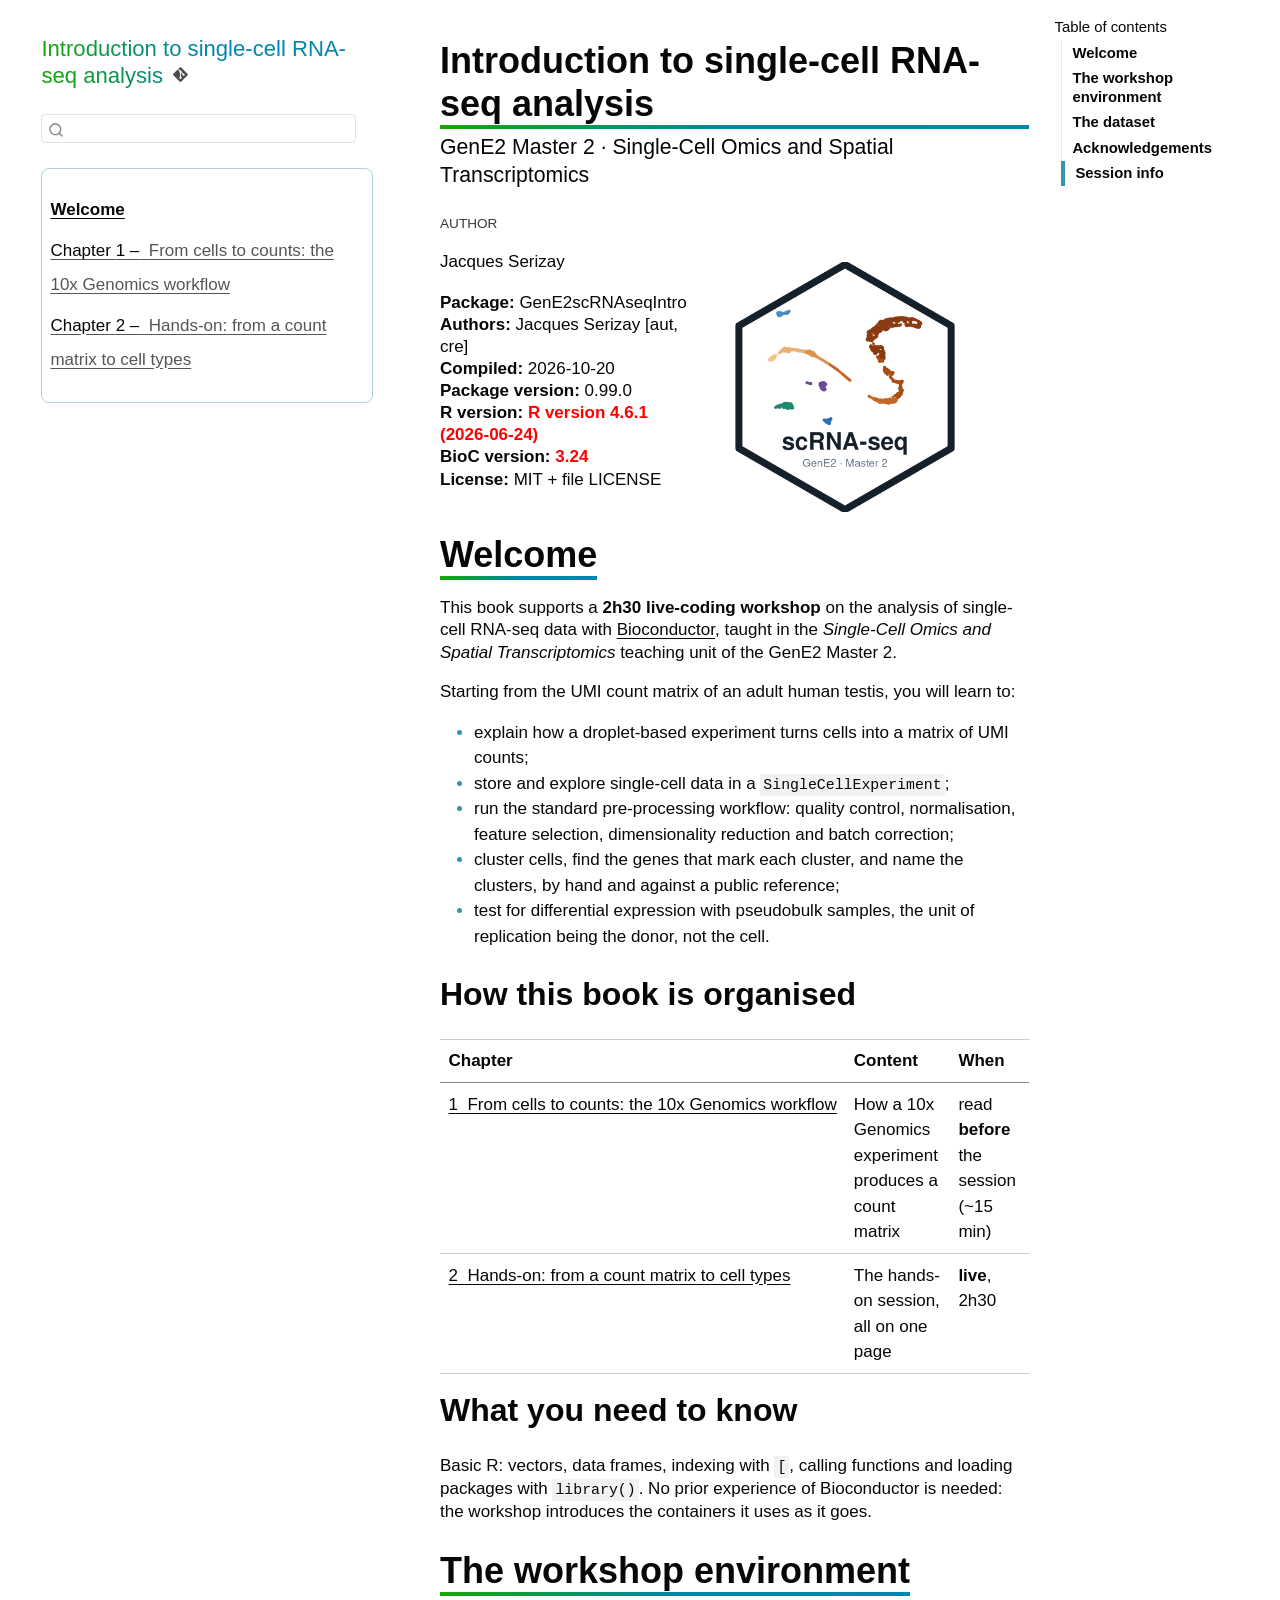
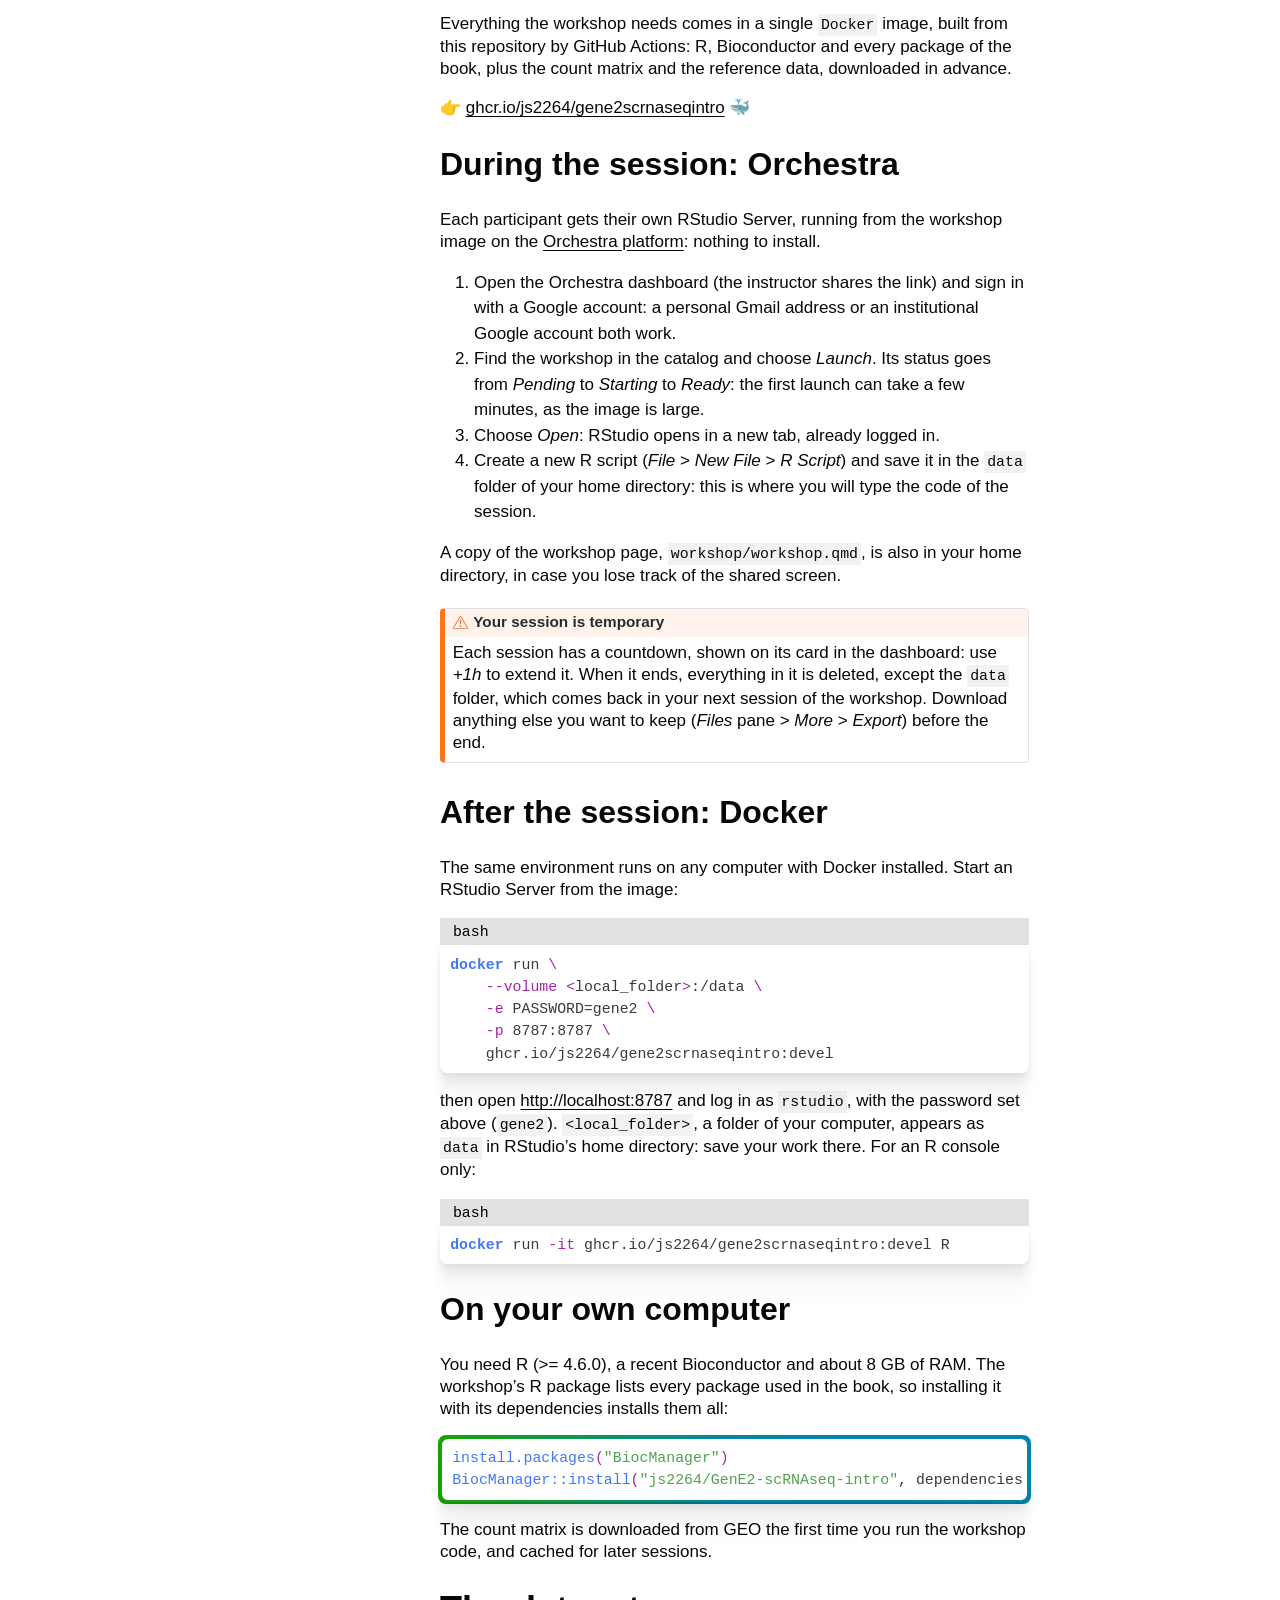
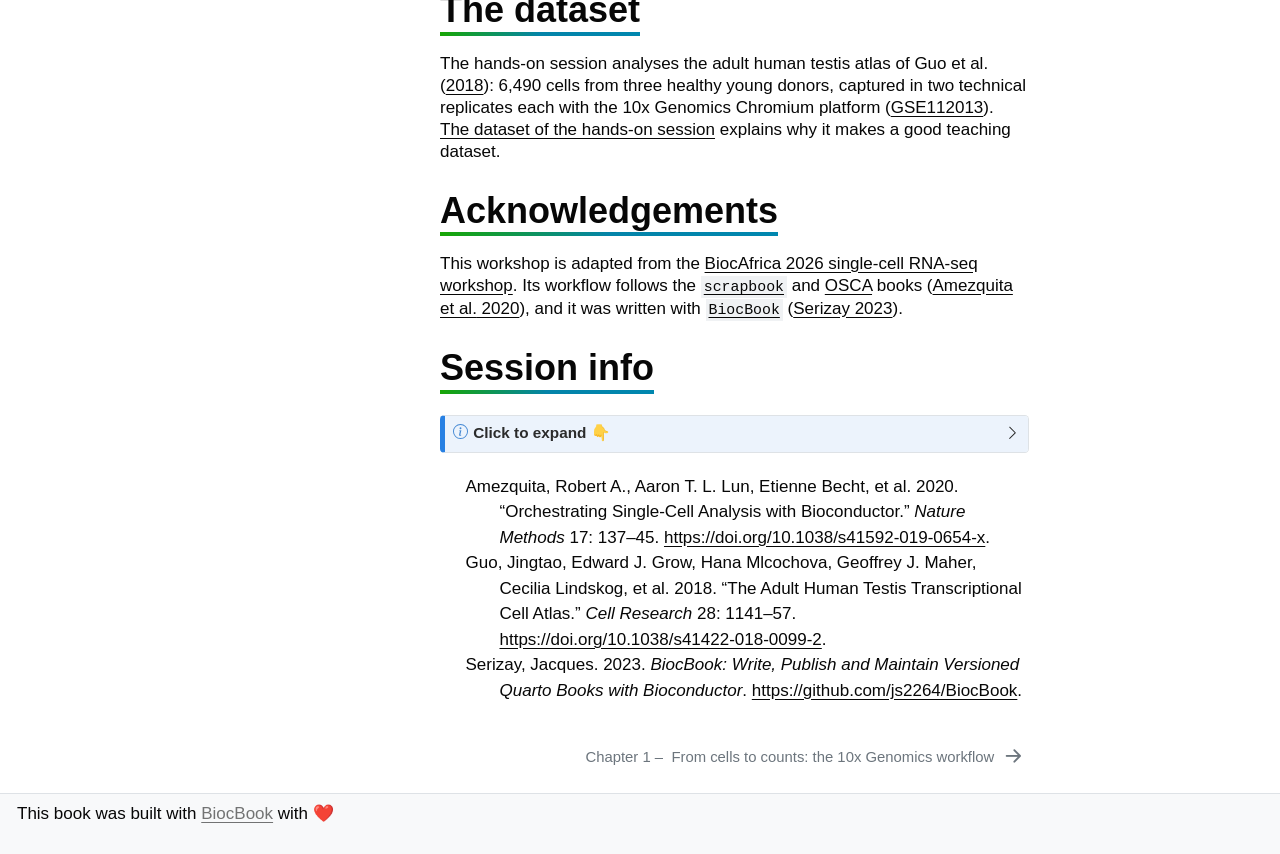
==== commit 83425e9a: "Deploying to gh-pages from @ js2264/GenE2-scRNAseq-intro@582fbd156668a33514340ddedac71a93e1cbb118 🚀" ====
--- a/docs/devel/index.html
+++ b/docs/devel/index.html
@@ -98,7 +98,7 @@
 <link href="site_libs/quarto-html/quarto-syntax-highlighting-5f883865545033bfab6feb3d329ab180.css" rel="stylesheet" id="quarto-text-highlighting-styles">
 <script src="site_libs/bootstrap/bootstrap.min.js"></script>
 <link href="site_libs/bootstrap/bootstrap-icons.css" rel="stylesheet">
-<link href="site_libs/bootstrap/bootstrap-389a472ee631af36ae83c0184533fd26.min.css" rel="stylesheet" append-hash="true" id="quarto-bootstrap" data-mode="light"><script id="quarto-search-options" type="application/json">{
+<link href="site_libs/bootstrap/bootstrap-e256e1c2045af1c6a2369b0244e0ffcc.min.css" rel="stylesheet" append-hash="true" id="quarto-bootstrap" data-mode="light"><script id="quarto-search-options" type="application/json">{
   "location": "sidebar",
   "copy-button": false,
   "collapse-after": 3,
@@ -285,21 +285,23 @@
 <section id="during-the-session-orchestra" class="level2 unnumbered"><h2 class="unnumbered anchored" data-anchor-id="during-the-session-orchestra">During the session: Orchestra</h2>
 <p>Each participant gets their own RStudio Server, running from the workshop image on the <a href="https://orchestraplatform.org">Orchestra platform</a>: nothing to install.</p>
 <ol type="1">
-<li>Follow the link shared by the instructor, and launch the workshop: an RStudio session opens in your browser (starting it can take a minute).</li>
-<li>Create a new R script (<em>File</em> &gt; <em>New File</em> &gt; <em>R Script</em>) and save it: this is where you will type the code of the session.</li>
-<li>A copy of the workshop page, <code>workshop/workshop.qmd</code>, is in your home directory, in case you lose track of the shared screen.</li>
+<li>Open the Orchestra dashboard (the instructor shares the link) and sign in with a Google account: a personal Gmail address or an institutional Google account both work.</li>
+<li>Find the workshop in the catalog and choose <em>Launch</em>. Its status goes from <em>Pending</em> to <em>Starting</em> to <em>Ready</em>: the first launch can take a few minutes, as the image is large.</li>
+<li>Choose <em>Open</em>: RStudio opens in a new tab, already logged in.</li>
+<li>Create a new R script (<em>File</em> &gt; <em>New File</em> &gt; <em>R Script</em>) and save it in the <code>data</code> folder of your home directory: this is where you will type the code of the session.</li>
 </ol>
+<p>A copy of the workshop page, <code>workshop/workshop.qmd</code>, is also in your home directory, in case you lose track of the shared screen.</p>
 <div class="callout callout-style-default callout-warning callout-titled">
 <div class="callout-header d-flex align-content-center">
 <div class="callout-icon-container">
 <i class="callout-icon"></i>
 </div>
 <div class="callout-title-container flex-fill">
-<span class="screen-reader-only">Warning</span>Your instance is temporary
+<span class="screen-reader-only">Warning</span>Your session is temporary
 </div>
 </div>
 <div class="callout-body-container callout-body">
-<p>Workshop instances do not last forever: download your script and anything else you want to keep (<em>Files</em> pane &gt; <em>More</em> &gt; <em>Export</em>) before the end of the day.</p>
+<p>Each session has a countdown, shown on its card in the dashboard: use <em>+1h</em> to extend it. When it ends, everything in it is deleted, except the <code>data</code> folder, which comes back in your next session of the workshop. Download anything else you want to keep (<em>Files</em> pane &gt; <em>More</em> &gt; <em>Export</em>) before the end.</p>
 </div>
 </div>
 </section><section id="after-the-session-docker" class="level2 unnumbered"><h2 class="unnumbered anchored" data-anchor-id="after-the-session-docker">After the session: Docker</h2>
@@ -310,13 +312,13 @@
 <pre><strong>bash</strong></pre>
 </div>
 <div class="code-copy-outer-scaffold"><div class="sourceCode cell-code" id="cb1"><pre class="sourceCode sh code-with-copy"><code class="sourceCode bash"><span id="cb1-1"><a href="#cb1-1" aria-hidden="true" tabindex="-1"></a><span class="ex">docker</span> run <span class="dt">\</span></span>
-<span id="cb1-2"><a href="#cb1-2" aria-hidden="true" tabindex="-1"></a>    <span class="at">--volume</span> <span class="op">&lt;</span>local_folder<span class="op">&gt;</span>:<span class="op">&lt;</span>destination_folder<span class="op">&gt;</span> <span class="dt">\</span></span>
+<span id="cb1-2"><a href="#cb1-2" aria-hidden="true" tabindex="-1"></a>    <span class="at">--volume</span> <span class="op">&lt;</span>local_folder<span class="op">&gt;</span>:/data <span class="dt">\</span></span>
 <span id="cb1-3"><a href="#cb1-3" aria-hidden="true" tabindex="-1"></a>    <span class="at">-e</span> PASSWORD=gene2 <span class="dt">\</span></span>
 <span id="cb1-4"><a href="#cb1-4" aria-hidden="true" tabindex="-1"></a>    <span class="at">-p</span> 8787:8787 <span class="dt">\</span></span>
 <span id="cb1-5"><a href="#cb1-5" aria-hidden="true" tabindex="-1"></a>    ghcr.io/js2264/gene2scrnaseqintro:devel</span></code></pre></div><button title="Copy to Clipboard" class="code-copy-button"><i class="bi"></i></button></div>
 </div>
 </div>
-<p>then open <a href="http://localhost:8787">http://localhost:8787</a> and log in as <code>rstudio</code>, with the password set above (<code>gene2</code>). For an R console only:</p>
+<p>then open <a href="http://localhost:8787">http://localhost:8787</a> and log in as <code>rstudio</code>, with the password set above (<code>gene2</code>). <code>&lt;local_folder&gt;</code>, a folder of your computer, appears as <code>data</code> in RStudio’s home directory: save your work there. For an R console only:</p>
 <div class="cell" data-layout-align="center">
 <div class="code-with-filename">
 <div class="code-with-filename-file">
@@ -613,7 +615,7 @@
 <span><span class="co">##   yaml                   2.3.12    2025-12-10 [2] RSPM (R 4.6.0)</span></span>
 <span><span class="co">##   zip                    3.0.2     2026-08-04 [2] RSPM (R 4.6.0)</span></span>
 <span><span class="co">##  </span></span>
-<span><span class="co">##   [1] /tmp/Rtmpgs0rS5/Rinstb4783be7e</span></span>
+<span><span class="co">##   [1] /tmp/Rtmp91yz7A/Rinstb238996e1</span></span>
 <span><span class="co">##   [2] /usr/local/lib/R/site-library</span></span>
 <span><span class="co">##   [3] /usr/local/lib/R/library</span></span>
 <span><span class="co">##   * ── Packages attached to the search path.</span></span>
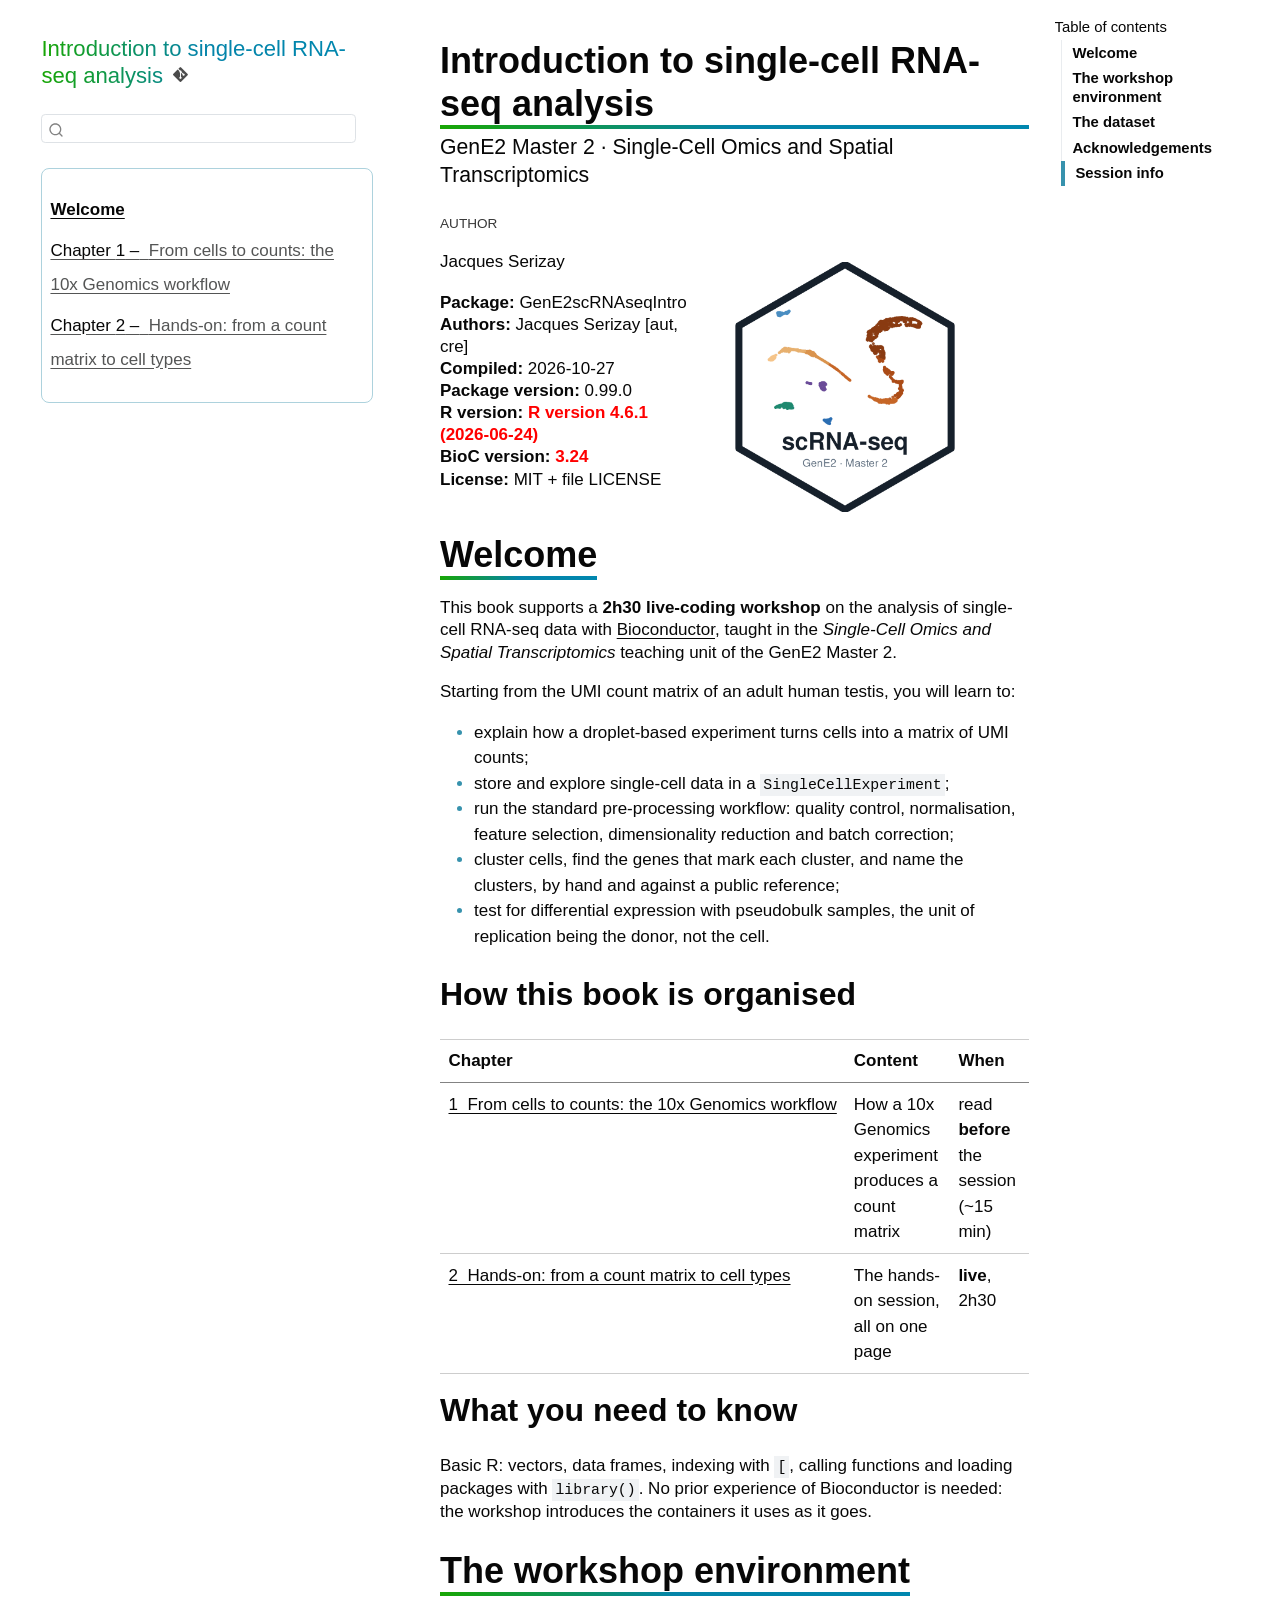
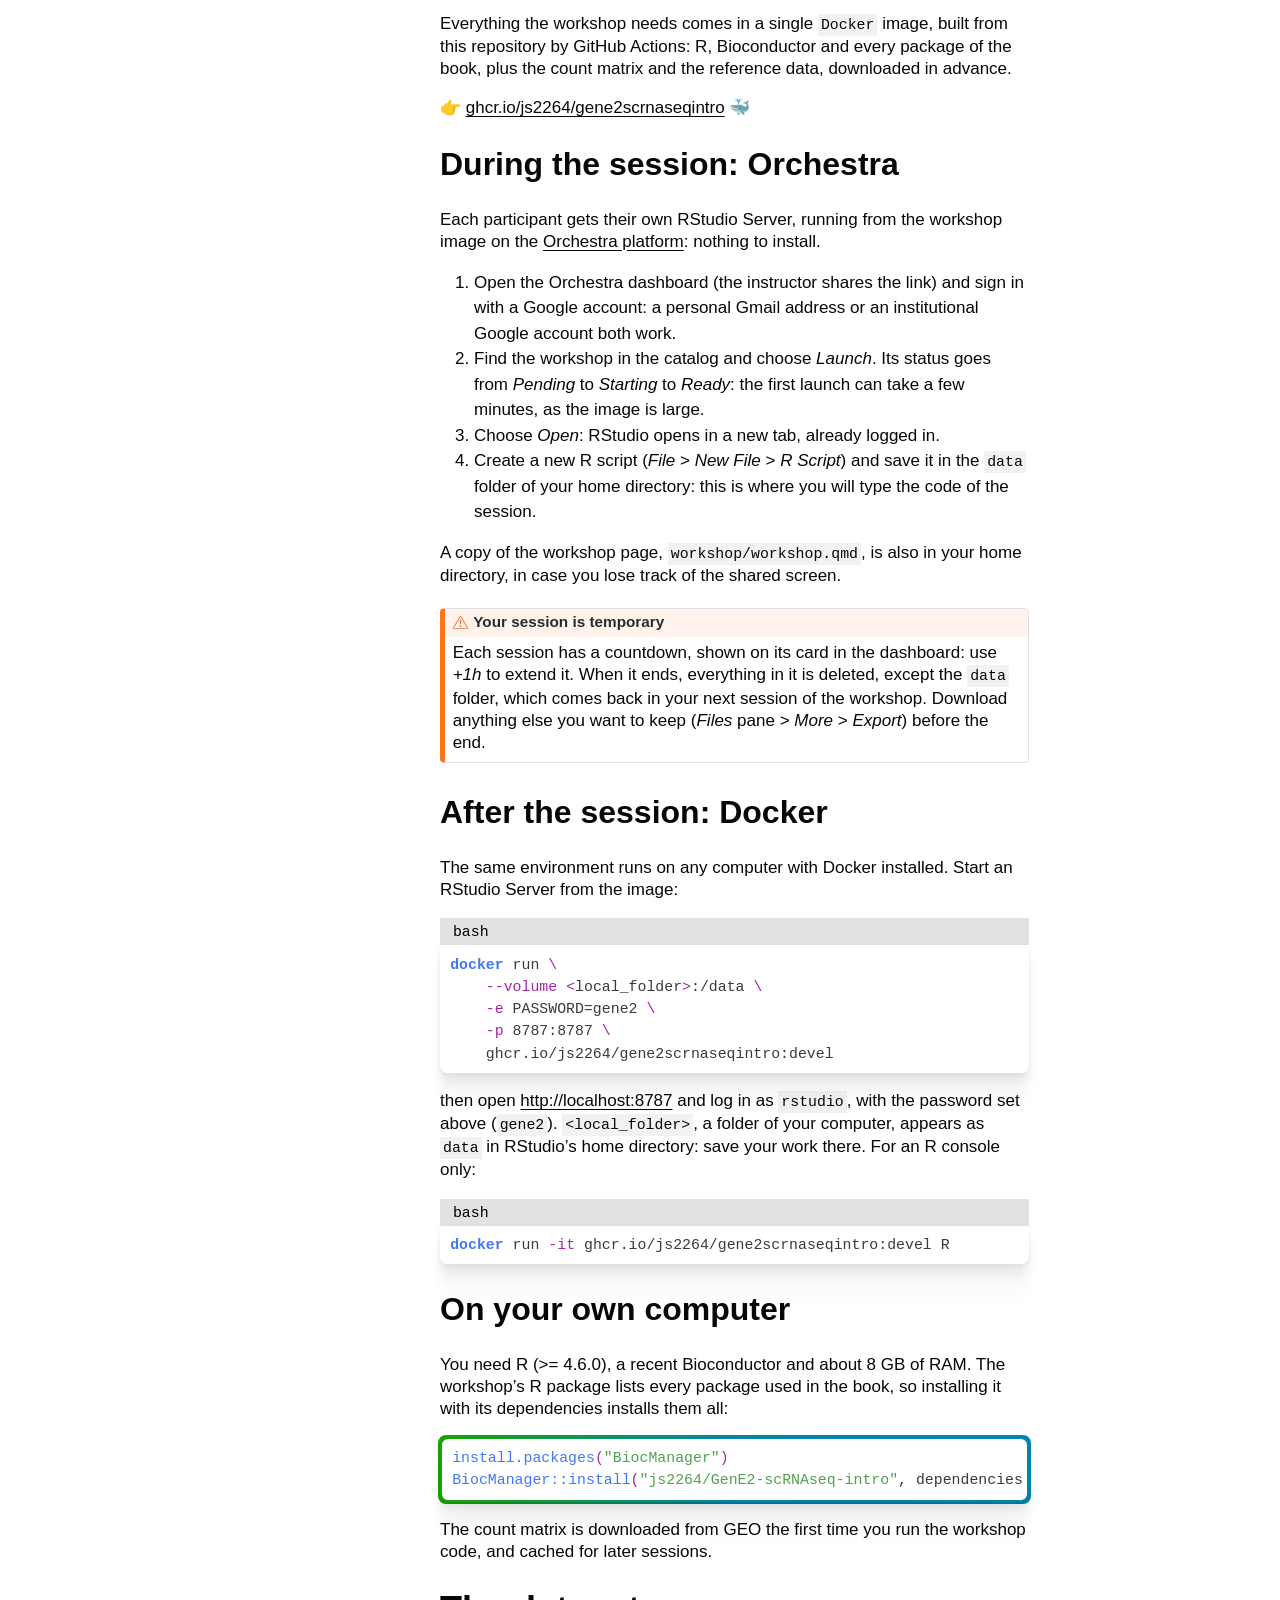
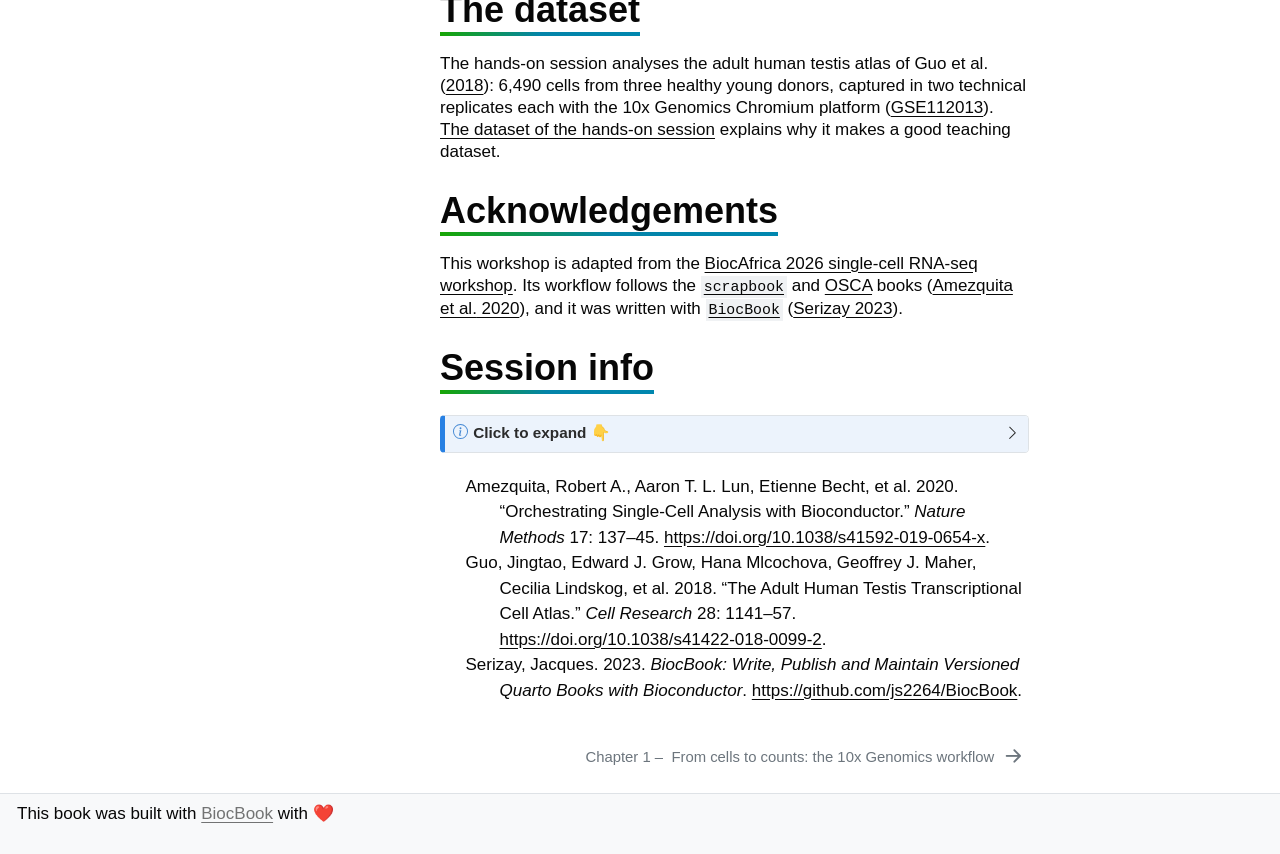
==== commit 9df73d81: "Deploying to gh-pages from @ js2264/GenE2-scRNAseq-intro@c6ee626430c102927f9136c41eb5763072f65f3b 🚀" ====
--- a/docs/devel/index.html
+++ b/docs/devel/index.html
@@ -241,7 +241,7 @@
 
 
 </header><p><img src="assets/cover.png" title="Introduction to single-cell RNA-seq analysis" class="quarto-cover-image nolightbox img-fluid"></p>
-<p><strong>Package:</strong> GenE2scRNAseqIntro<br><strong>Authors:</strong> Jacques Serizay [aut, cre]<br><strong>Compiled:</strong> 2026-10-20<br><strong>Package version:</strong> 0.99.0<br><strong>R version:</strong> <b style="color:red;">R version 4.6.1 (2026-06-24)</b><br><strong>BioC version:</strong> <b style="color:red;">3.24</b><br><strong>License:</strong> MIT + file LICENSE<br></p>
+<p><strong>Package:</strong> GenE2scRNAseqIntro<br><strong>Authors:</strong> Jacques Serizay [aut, cre]<br><strong>Compiled:</strong> 2026-10-27<br><strong>Package version:</strong> 0.99.0<br><strong>R version:</strong> <b style="color:red;">R version 4.6.1 (2026-06-24)</b><br><strong>BioC version:</strong> <b style="color:red;">3.24</b><br><strong>License:</strong> MIT + file LICENSE<br></p>
 <section id="welcome" class="level1 unnumbered"><h1 class="unnumbered">Welcome</h1>
 <p>This book supports a <strong>2h30 live-coding workshop</strong> on the analysis of single-cell RNA-seq data with <a href="https://bioconductor.org">Bioconductor</a>, taught in the <em>Single-Cell Omics and Spatial Transcriptomics</em> teaching unit of the GenE2 Master 2.</p>
 <p>Starting from the UMI count matrix of an adult human testis, you will learn to:</p>
@@ -366,7 +366,7 @@
 <span><span class="co">##   collate  C</span></span>
 <span><span class="co">##   ctype    en_US.UTF-8</span></span>
 <span><span class="co">##   tz       Etc/UTC</span></span>
-<span><span class="co">##   date     2026-10-20</span></span>
+<span><span class="co">##   date     2026-10-27</span></span>
 <span><span class="co">##   pandoc   3.12.1 @ /usr/bin/ (via rmarkdown)</span></span>
 <span><span class="co">##   quarto   1.11.5 @ /usr/local/bin/quarto</span></span>
 <span><span class="co">##  </span></span>
@@ -379,7 +379,7 @@
 <span><span class="co">##   alabaster.schemas      1.13.0    2026-04-28 [2] Bioconductor 3.24 (R 4.6.1)</span></span>
 <span><span class="co">##   alabaster.se           1.13.1    2026-09-06 [2] Bioconductor 3.24 (R 4.6.1)</span></span>
 <span><span class="co">##   AnnotationDbi          1.75.2    2026-07-21 [2] Bioconductor 3.24 (R 4.6.1)</span></span>
-<span><span class="co">##   AnnotationHub          4.3.2     2026-06-30 [2] Bioconductor 3.24 (R 4.6.1)</span></span>
+<span><span class="co">##   AnnotationHub          4.3.3     2026-10-23 [2] Bioconductor 3.24 (R 4.6.1)</span></span>
 <span><span class="co">##   askpass                1.2.1     2024-10-04 [2] RSPM (R 4.6.0)</span></span>
 <span><span class="co">##   assorthead             1.7.11    2026-10-08 [2] Bioconductor 3.24 (R 4.6.1)</span></span>
 <span><span class="co">##   base                 * 4.6.1     2026-10-15 [3] local</span></span>
@@ -411,10 +411,10 @@
 <span><span class="co">##   cachem                 1.1.0     2024-05-16 [2] RSPM (R 4.6.0)</span></span>
 <span><span class="co">##   callr                  3.8.0     2026-06-05 [2] RSPM (R 4.6.0)</span></span>
 <span><span class="co">##   celldex                1.23.0    2026-04-30 [2] Bioconductor 3.24 (R 4.6.1)</span></span>
-<span><span class="co">##   class                  7.3-24    2026-08-03 [2] RSPM (R 4.6.0)</span></span>
+<span><span class="co">##   class                  7.3-24    2026-08-03 [2] RSPM (R 4.6.1)</span></span>
 <span><span class="co">##   cli                    3.6.6     2026-04-09 [2] RSPM (R 4.6.0)</span></span>
 <span><span class="co">##   clipr                  0.8.1     2026-05-25 [2] RSPM (R 4.6.0)</span></span>
-<span><span class="co">##   cluster                2.1.8.3   2026-07-30 [2] RSPM (R 4.6.0)</span></span>
+<span><span class="co">##   cluster                2.1.8.3   2026-07-30 [2] RSPM (R 4.6.1)</span></span>
 <span><span class="co">##   codetools              0.2-20    2024-03-31 [3] CRAN (R 4.6.1)</span></span>
 <span><span class="co">##   commonmark             2.0.0     2025-07-07 [2] RSPM (R 4.6.0)</span></span>
 <span><span class="co">##   compiler               4.6.1     2026-10-15 [3] local</span></span>
@@ -446,12 +446,12 @@
 <span><span class="co">##   filelock               1.0.3     2023-12-11 [2] RSPM (R 4.6.0)</span></span>
 <span><span class="co">##   FNN                    1.1.4.1   2024-09-22 [2] RSPM (R 4.6.0)</span></span>
 <span><span class="co">##   fontawesome            0.5.3     2024-11-16 [2] RSPM (R 4.6.0)</span></span>
-<span><span class="co">##   foreign                0.8-91    2026-01-29 [3] CRAN (R 4.6.1)</span></span>
+<span><span class="co">##   foreign                0.8-92    2026-10-17 [2] RSPM (R 4.6.1)</span></span>
 <span><span class="co">##   formatR                1.14      2023-01-17 [2] RSPM (R 4.6.0)</span></span>
 <span><span class="co">##   fs                     2.1.0     2026-04-18 [2] RSPM (R 4.6.0)</span></span>
 <span><span class="co">##   futile.logger          1.4.9     2025-12-29 [2] RSPM (R 4.6.0)</span></span>
 <span><span class="co">##   futile.options         1.0.1     2018-04-20 [2] RSPM (R 4.6.0)</span></span>
-<span><span class="co">##   GenE2scRNAseqIntro     0.99.0    2026-10-20 [1] local</span></span>
+<span><span class="co">##   GenE2scRNAseqIntro     0.99.0    2026-10-27 [1] local</span></span>
 <span><span class="co">##   generics               0.1.4     2025-05-09 [2] RSPM (R 4.6.0)</span></span>
 <span><span class="co">##   GenomicRanges          1.65.4    2026-09-02 [2] Bioconductor 3.24 (R 4.6.1)</span></span>
 <span><span class="co">##   gert                   2.5.0     2026-10-14 [2] RSPM (R 4.6.0)</span></span>
@@ -484,18 +484,18 @@
 <span><span class="co">##   jsonlite               2.0.0     2025-03-27 [2] RSPM (R 4.6.0)</span></span>
 <span><span class="co">##   jsonvalidate           1.5.0     2025-02-07 [2] RSPM (R 4.6.0)</span></span>
 <span><span class="co">##   KEGGREST               1.53.6    2026-07-23 [2] Bioconductor 3.24 (R 4.6.1)</span></span>
-<span><span class="co">##   KernSmooth             2.23-27   2026-08-12 [2] RSPM (R 4.6.0)</span></span>
+<span><span class="co">##   KernSmooth             2.23-27   2026-08-12 [2] RSPM (R 4.6.1)</span></span>
 <span><span class="co">##   knitr                  1.52      2026-09-06 [2] RSPM (R 4.6.0)</span></span>
 <span><span class="co">##   labeling               0.4.3     2023-08-29 [2] RSPM (R 4.6.0)</span></span>
 <span><span class="co">##   lambda.r               1.2.6     2026-10-13 [2] RSPM (R 4.6.0)</span></span>
 <span><span class="co">##   later                  1.4.8     2026-03-05 [2] RSPM (R 4.6.0)</span></span>
-<span><span class="co">##   lattice                0.23-1    2026-08-12 [2] RSPM (R 4.6.0)</span></span>
+<span><span class="co">##   lattice                0.23-1    2026-08-12 [2] RSPM (R 4.6.1)</span></span>
 <span><span class="co">##   lifecycle              1.0.5     2026-01-08 [2] RSPM (R 4.6.0)</span></span>
 <span><span class="co">##   littler                0.3.23    2026-04-12 [2] RSPM (R 4.6.1)</span></span>
 <span><span class="co">##   locfit                 1.5-9.12  2025-03-05 [2] RSPM (R 4.6.0)</span></span>
 <span><span class="co">##   magrittr               2.0.5     2026-04-04 [2] RSPM (R 4.6.0)</span></span>
-<span><span class="co">##   MASS                   7.3-66    2026-07-15 [2] RSPM (R 4.6.0)</span></span>
-<span><span class="co">##   Matrix                 1.7-6     2026-07-25 [2] RSPM (R 4.6.0)</span></span>
+<span><span class="co">##   MASS                   7.3-66    2026-07-15 [2] RSPM (R 4.6.1)</span></span>
+<span><span class="co">##   Matrix                 1.7-6     2026-07-25 [2] RSPM (R 4.6.1)</span></span>
 <span><span class="co">##   MatrixGenerics         1.25.0    2026-04-28 [2] Bioconductor 3.24 (R 4.6.1)</span></span>
 <span><span class="co">##   matrixStats            1.5.0     2025-01-07 [2] RSPM (R 4.6.0)</span></span>
 <span><span class="co">##   memoise                2.0.1     2021-11-26 [2] RSPM (R 4.6.0)</span></span>
@@ -503,8 +503,8 @@
 <span><span class="co">##   mgcv                   1.9-4     2025-11-07 [3] CRAN (R 4.6.1)</span></span>
 <span><span class="co">##   mime                   0.13      2025-03-17 [2] RSPM (R 4.6.0)</span></span>
 <span><span class="co">##   miniUI                 0.1.2     2025-04-17 [2] RSPM (R 4.6.0)</span></span>
-<span><span class="co">##   nlme                   3.1-171   2026-09-01 [2] RSPM (R 4.6.0)</span></span>
-<span><span class="co">##   nnet                   7.3-21    2026-08-03 [2] RSPM (R 4.6.0)</span></span>
+<span><span class="co">##   nlme                   3.1-171   2026-09-01 [2] RSPM (R 4.6.1)</span></span>
+<span><span class="co">##   nnet                   7.3-21    2026-08-03 [2] RSPM (R 4.6.1)</span></span>
 <span><span class="co">##   openssl                2.4.2     2026-06-09 [2] RSPM (R 4.6.0)</span></span>
 <span><span class="co">##   otel                   0.2.0     2025-08-29 [2] RSPM (R 4.6.0)</span></span>
 <span><span class="co">##   pak                    0.11.1    2026-07-22 [2] RSPM (R 4.6.0)</span></span>
@@ -563,7 +563,7 @@
 <span><span class="co">##   sass                   0.4.10    2025-04-11 [2] RSPM (R 4.6.0)</span></span>
 <span><span class="co">##   ScaledMatrix           1.21.0    2026-04-28 [2] Bioconductor 3.24 (R 4.6.1)</span></span>
 <span><span class="co">##   scales                 1.4.0     2025-04-24 [2] RSPM (R 4.6.0)</span></span>
-<span><span class="co">##   scater                 1.41.2    2026-06-30 [2] Bioconductor 3.24 (R 4.6.1)</span></span>
+<span><span class="co">##   scater                 1.41.3    2026-10-25 [2] Bioconductor 3.24 (R 4.6.1)</span></span>
 <span><span class="co">##   scrapper               1.7.9     2026-08-28 [2] Bioconductor 3.24 (R 4.6.1)</span></span>
 <span><span class="co">##   scuttle                1.23.2    2026-08-27 [2] Bioconductor 3.24 (R 4.6.1)</span></span>
 <span><span class="co">##   Seqinfo                1.3.2     2026-08-27 [2] Bioconductor 3.24 (R 4.6.1)</span></span>
@@ -576,14 +576,14 @@
 <span><span class="co">##   sourcetools            0.1.7-2   2026-03-28 [2] RSPM (R 4.6.0)</span></span>
 <span><span class="co">##   SparseArray            1.13.4    2026-09-30 [2] Bioconductor 3.24 (R 4.6.1)</span></span>
 <span><span class="co">##   sparseMatrixStats      1.25.0    2026-04-28 [2] Bioconductor 3.24 (R 4.6.1)</span></span>
-<span><span class="co">##   spatial                7.3-19    2026-08-03 [2] RSPM (R 4.6.0)</span></span>
+<span><span class="co">##   spatial                7.3-19    2026-08-03 [2] RSPM (R 4.6.1)</span></span>
 <span><span class="co">##   splines                4.6.1     2026-10-15 [3] local</span></span>
 <span><span class="co">##   stats                * 4.6.1     2026-10-15 [3] local</span></span>
 <span><span class="co">##   stats4                 4.6.1     2026-10-15 [3] local</span></span>
 <span><span class="co">##   stringi                1.8.9     2026-08-04 [2] RSPM (R 4.6.0)</span></span>
 <span><span class="co">##   stringr                1.6.0     2025-11-04 [2] RSPM (R 4.6.0)</span></span>
 <span><span class="co">##   SummarizedExperiment   1.43.0    2026-04-28 [2] Bioconductor 3.24 (R 4.6.1)</span></span>
-<span><span class="co">##   survival               3.8-12    2026-09-09 [2] RSPM (R 4.6.0)</span></span>
+<span><span class="co">##   survival               3.8-12    2026-09-09 [2] RSPM (R 4.6.1)</span></span>
 <span><span class="co">##   sys                    3.4.3     2024-10-04 [2] RSPM (R 4.6.0)</span></span>
 <span><span class="co">##   systemfonts            1.3.2     2026-03-05 [2] RSPM (R 4.6.0)</span></span>
 <span><span class="co">##   tcltk                  4.6.1     2026-10-15 [3] local</span></span>
@@ -599,7 +599,7 @@
 <span><span class="co">##   utf8                   1.2.6     2025-06-08 [2] RSPM (R 4.6.0)</span></span>
 <span><span class="co">##   utils                * 4.6.1     2026-10-15 [3] local</span></span>
 <span><span class="co">##   uwot                   0.2.5     2026-08-29 [2] RSPM (R 4.6.0)</span></span>
-<span><span class="co">##   V8                     8.2.0     2026-04-21 [2] RSPM (R 4.6.0)</span></span>
+<span><span class="co">##   V8                     8.2.1     2026-10-26 [2] RSPM (R 4.6.0)</span></span>
 <span><span class="co">##   vctrs                  0.7.3     2026-04-11 [2] RSPM (R 4.6.0)</span></span>
 <span><span class="co">##   vipor                  0.4.7     2023-12-18 [2] RSPM (R 4.6.0)</span></span>
 <span><span class="co">##   viridis                0.6.5     2024-01-29 [2] RSPM (R 4.6.0)</span></span>
@@ -615,7 +615,7 @@
 <span><span class="co">##   yaml                   2.3.12    2025-12-10 [2] RSPM (R 4.6.0)</span></span>
 <span><span class="co">##   zip                    3.0.2     2026-08-04 [2] RSPM (R 4.6.0)</span></span>
 <span><span class="co">##  </span></span>
-<span><span class="co">##   [1] /tmp/Rtmp91yz7A/Rinstb238996e1</span></span>
+<span><span class="co">##   [1] /tmp/RtmpumKCBl/Rinstb2e478030</span></span>
 <span><span class="co">##   [2] /usr/local/lib/R/site-library</span></span>
 <span><span class="co">##   [3] /usr/local/lib/R/library</span></span>
 <span><span class="co">##   * ── Packages attached to the search path.</span></span>
